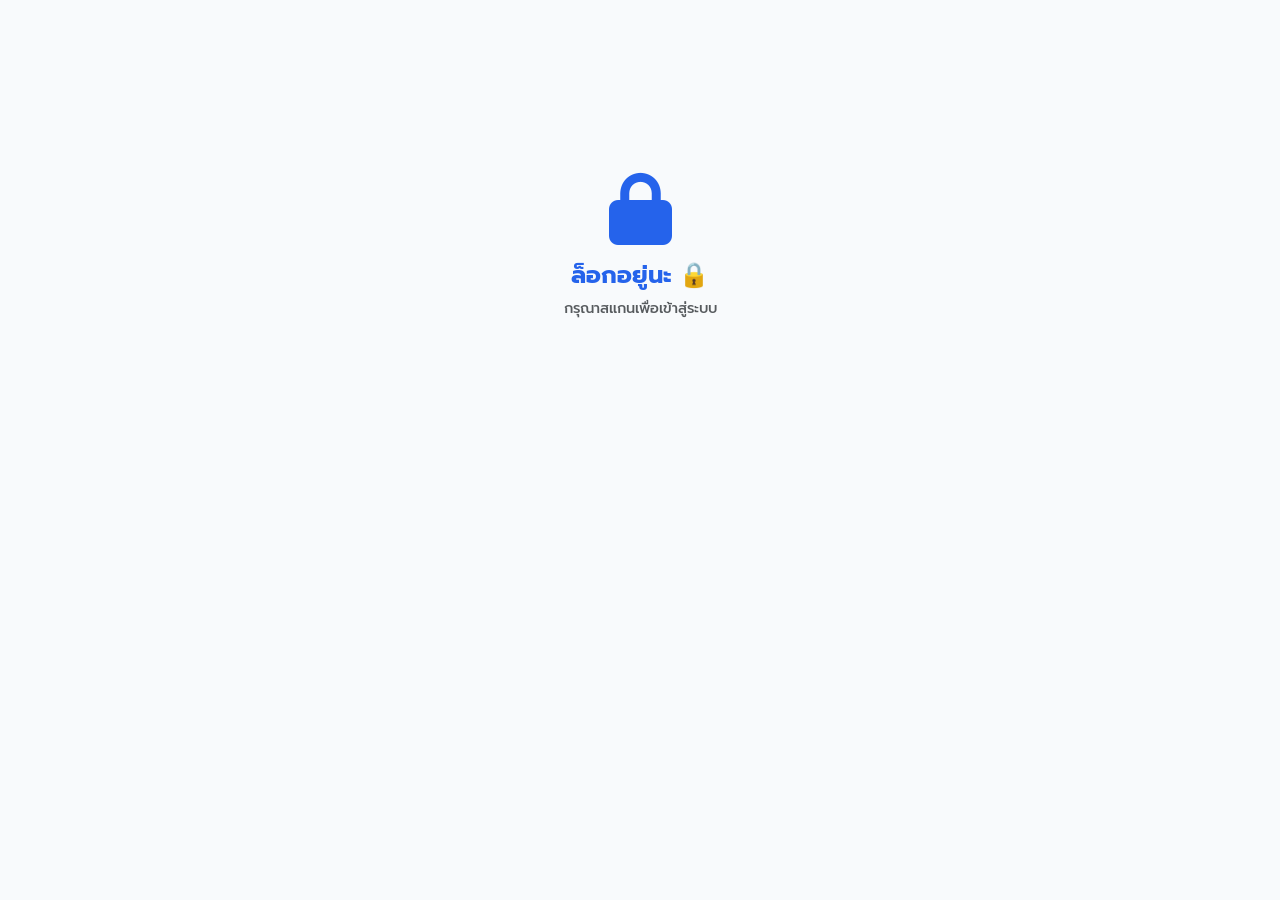
==== index.html @ 7a75059f "Add files via upload" ====
<!DOCTYPE html>
<html lang="th">
<head>
  <meta charset="UTF-8">
  <meta name="viewport" content="width=device-width, initial-scale=1, maximum-scale=1, user-scalable=no">
  <title>Fintech Admin Pro</title>
  <link href="https://cdn.jsdelivr.net/npm/bootstrap@5.3.0/dist/css/bootstrap.min.css" rel="stylesheet">
  <link href="https://fonts.googleapis.com/css2?family=Prompt:wght@400;500;600;700&display=swap" rel="stylesheet">
  <link rel="stylesheet" href="https://cdnjs.cloudflare.com/ajax/libs/font-awesome/6.5.1/css/all.min.css">
  <link rel="icon" href="logo1.svg" type="image/svg+xml">
  <link rel="manifest" href="manifest.json">
  <link rel="apple-touch-icon" href="logo1.svg">
  
  <link rel="stylesheet" href="style.css">
</head>
<body>

<div id="customAlert" class="modal-overlay" style="z-index: 99999; align-items: center;">
  <div class="pro-card p-4 text-center" style="width: 85%; max-width: 320px; border-top: 5px solid #2563eb; border-radius: 20px;">
    <i id="alertIcon" class="fa-solid fa-circle-check text-success-corp mb-3" style="font-size: 3.5rem;"></i>
    <h5 id="alertTitle" class="fw-bold mb-2">สำเร็จ</h5>
    <p id="alertMsg" class="text-muted mb-4 small">ทำรายการเรียบร้อยแล้ว</p>
    <button id="alertBtn" class="btn bg-primary-corp fw-bold px-4 py-3 w-100 rounded-pill shadow-sm" onclick="document.getElementById('customAlert').style.display='none'">ตกลง</button>
  </div>
</div>

<div id="customConfirm" class="modal-overlay" style="z-index: 99999; align-items: center;">
  <div class="pro-card p-4 text-center shadow-lg" style="width: 85%; max-width: 340px; border-top: 5px solid #f59e0b; border-radius: 20px;">
    <i class="fa-solid fa-triangle-exclamation text-warning-corp mb-3" style="font-size: 3.5rem;"></i>
    <h5 class="fw-bold mb-2 text-dark">ยืนยันทำรายการ</h5>
    <p id="confirmMsg" class="text-muted mb-4 small" style="white-space: pre-wrap;">คุณต้องการยืนยันใช่หรือไม่?</p>
    <div class="row g-2">
      <div class="col-6"><button class="btn btn-outline-secondary fw-bold px-3 py-3 w-100 rounded-pill" onclick="closeConfirm()">ยกเลิก</button></div>
      <div class="col-6"><button class="btn btn-warning text-white fw-bold px-3 py-3 w-100 rounded-pill" onclick="executeConfirm()">ยืนยัน</button></div>
    </div>
  </div>
</div>

<div class="loader" id="loader">
  <div class="spinner-border text-primary-corp mb-3" style="width: 3.5rem; height: 3.5rem;"></div>
  <h6 class="text-primary-corp fw-bold mt-2">กำลังประมวลผล...</h6>
</div>

<div id="imageViewer" class="image-viewer-overlay" onclick="closeImageViewer()">
  <img id="fullSizeImage" src="" alt="Full Size">
</div>

<div class="container" id="logoutScreen" style="display:none; max-width: 600px; padding-top: 80px;">
  <div class="pro-card p-4 text-center shadow-lg" style="border-top: 5px solid #ef4444; border-radius: 20px;">
    <i class="fa-solid fa-person-falling-burst text-danger-corp mb-3" style="font-size: 5rem;"></i>
    <h3 class="fw-bold mb-2 text-dark">ออกจากระบบแล้ว...</h3>
    <p class="text-muted mb-4">เข้าระบบใหม่เพื่อใช้งานต่อ...</p>
    <button class="btn btn-outline-secondary rounded-pill px-4 py-3 fw-bold w-100" onclick="location.reload()">กลับสู่หน้าแรก</button>
  </div>
</div>

<div class="container px-3" id="loginPage" style="max-width: 600px; padding-top: 60px;">
    <div id="noNfcWarning" class="text-center py-5">
      <i class="fa-solid fa-lock mb-3" style="font-size: 4.5rem; color: #2563eb;"></i>
      <h4 class="fw-bold text-primary-corp mb-2">ล็อกอยู่นะ 🔒</h4>
      <p class="text-muted small">กรุณาสแกนเพื่อเข้าสู่ระบบ</p>
    </div>
  <div id="nfcLoginBox" class="pro-card p-4 text-center shadow-lg" style="display:none; border-top: 5px solid #2563eb; border-radius: 20px;">
    <i class="fa-solid fa-lock text-primary-corp mb-3" style="font-size: 2.5rem;"></i>
    <h4 class="fw-bold mb-1">กรอกรหัส PIN</h4>
    <p class="text-muted small fw-bold mb-4">ยินดีต้อนรับ: <span id="nfcUserDisplay" class="text-primary-corp fs-6"></span></p>
    
    <div class="d-flex justify-content-center gap-4 mb-4 pb-1">
      <div class="pin-dot" id="dot1"></div><div class="pin-dot" id="dot2"></div>
      <div class="pin-dot" id="dot3"></div><div class="pin-dot" id="dot4"></div>
    </div>
    
    <div class="row g-3 mx-auto" style="max-width: 280px;">
      <div class="col-4"><button class="nfc-btn w-100 py-3 fw-bold fs-3" onclick="pressPin('1')">1</button></div>
      <div class="col-4"><button class="nfc-btn w-100 py-3 fw-bold fs-3" onclick="pressPin('2')">2</button></div>
      <div class="col-4"><button class="nfc-btn w-100 py-3 fw-bold fs-3" onclick="pressPin('3')">3</button></div>
      <div class="col-4"><button class="nfc-btn w-100 py-3 fw-bold fs-3" onclick="pressPin('4')">4</button></div>
      <div class="col-4"><button class="nfc-btn w-100 py-3 fw-bold fs-3" onclick="pressPin('5')">5</button></div>
      <div class="col-4"><button class="nfc-btn w-100 py-3 fw-bold fs-3" onclick="pressPin('6')">6</button></div>
      <div class="col-4"><button class="nfc-btn w-100 py-3 fw-bold fs-3" onclick="pressPin('7')">7</button></div>
      <div class="col-4"><button class="nfc-btn w-100 py-3 fw-bold fs-3" onclick="pressPin('8')">8</button></div>
      <div class="col-4"><button class="nfc-btn w-100 py-3 fw-bold fs-3" onclick="pressPin('9')">9</button></div>
      <div class="col-4"><button class="btn btn-danger w-100 py-3 fw-bold fs-4 rounded-4 shadow-sm" onclick="clearPin()">C</button></div>
      <div class="col-4"><button class="nfc-btn w-100 py-3 fw-bold fs-3" onclick="pressPin('0')">0</button></div>
      <div class="col-4"><button class="btn btn-secondary w-100 py-3 fw-bold fs-4 rounded-4 shadow-sm" onclick="cancelNfcLogin()"><i class="fa-solid fa-arrow-left"></i></button></div>
    </div>
  </div>
</div>

<div id="mainApp" style="display:none">
  <div class="top-header">
    <h5 class="fw-bold m-0"><i class="fa-solid fa-building-columns me-2"></i>Fintech Pro</h5>
    <div class="d-flex gap-2 align-items-center">
      <button id="btnManageAdmin" class="btn btn-light btn-sm rounded-pill px-3 py-2 fw-bold text-primary-corp shadow-sm" style="display:none;" onclick="openManageAdmins()">
        <i class="fa-solid fa-users-gear me-1"></i> แอดมิน
      </button>
      <button onclick="logout()" class="btn btn-danger btn-sm rounded-pill px-3 py-2 fw-bold text-white shadow-sm"><i class="fa-solid fa-power-off"></i></button>
    </div>
  </div>

  <div class="container" style="max-width: 600px; padding-left: 12px; padding-right: 12px;">
    <div id="viewDash">
      <div class="d-flex justify-content-between align-items-center mb-3 mt-2">
        <span class="fw-bold m-0 text-dark fs-5"><i class="fa-solid fa-chart-pie me-2 text-primary-corp"></i>ภาพรวมระบบ</span>
        <div class="d-flex gap-2">
          <select id="dashFilterMonth" class="form-select form-select-sm px-2 py-1 fw-bold text-primary-corp bg-white shadow-sm border-0" style="border-radius: 8px; background-color: #f1f5f9;" onchange="updateDashMetrics()">
            <option value="all">ทุกเดือน</option><option value="1">ม.ค.</option><option value="2">ก.พ.</option><option value="3">มี.ค.</option><option value="4">เม.ย.</option><option value="5">พ.ค.</option><option value="6">มิ.ย.</option><option value="7">ก.ค.</option><option value="8">ส.ค.</option><option value="9">ก.ย.</option><option value="10">ต.ค.</option><option value="11">พ.ย.</option><option value="12">ธ.ค.</option>
          </select>
          <select id="dashFilterYear" class="form-select form-select-sm px-2 py-1 fw-bold text-primary-corp bg-white shadow-sm border-0" style="border-radius: 8px; background-color: #f1f5f9;" onchange="updateDashMetrics()"></select>
        </div>
      </div>

      <div class="pro-card p-4 mb-3 shadow-sm position-relative overflow-hidden" style="background: linear-gradient(135deg, #1e3a8a 0%, #3b82f6 100%); color: white; border: none; border-radius: 20px;">
        <i class="fa-solid fa-vault position-absolute" style="font-size: 10rem; opacity: 0.1; right: -20px; bottom: -20px;"></i>
        <div class="position-relative z-1">
          <label class="fw-bold d-block text-light mb-1 opacity-75 fs-6"><i class="fa-solid fa-coins me-2"></i>ยอดปล่อยกู้สะสมทั้งหมด</label>
          <h1 class="fw-bold m-0 text-white mb-3" style="font-size: 2.2rem; letter-spacing: -1px;">฿<span id="mTotalLoan">0</span></h1>
          
          <div class="d-flex justify-content-between bg-white bg-opacity-10 p-3 rounded-4" style="backdrop-filter: blur(10px); -webkit-backdrop-filter: blur(10px); border: 1px solid rgba(255,255,255,0.1);">
             <div>
                <span class="d-block text-light opacity-75 small fw-bold mb-1"><i class="fa-solid fa-file-invoice-dollar me-1"></i>ยอดหนี้คงค้าง</span>
                <span class="d-block fw-bold text-warning fs-5">฿<span id="mTotalRemain">0</span></span>
             </div>
             <div class="text-end border-start border-light border-opacity-25 ps-3">
                <span class="d-block text-light opacity-75 small fw-bold mb-1"><i class="fa-solid fa-users me-1"></i>ลูกค้า (คน)</span>
                <span class="d-block fw-bold text-white fs-5" id="mTotalUsers">0</span>
             </div>
          </div>
        </div>
      </div>

      <h6 class="fw-bold text-dark mb-2"><i class="fa-solid fa-bolt me-2 text-warning-corp"></i> เมนูด่วน (Quick Actions)</h6>
      <div class="row g-2 mb-4">
        <div class="col-6">
           <button onclick="clearForms(); openModal('modalPay')" class="btn-action bg-primary-corp py-3 w-100 rounded-4 shadow-sm" style="border: none; border-bottom: 3px solid #172554;">
              <i class="fa-solid fa-hand-holding-dollar fs-2 mb-1 text-white opacity-75"></i> 
              <span class="d-block fs-6 text-white fw-bold">รับชำระเงิน</span>
           </button>
        </div>
        <div class="col-6">
           <button onclick="clearForms(); openModal('modalCreate')" class="btn-action bg-success-corp py-3 w-100 rounded-4 shadow-sm" style="border: none; border-bottom: 3px solid #065f46;">
              <i class="fa-solid fa-file-signature fs-2 mb-1 text-white opacity-75"></i> 
              <span class="d-block fs-6 text-white fw-bold">เปิดสัญญาใหม่</span>
           </button>
        </div>
      </div>

      <h6 class="fw-bold text-dark mb-2"><i class="fa-solid fa-chart-column me-2 text-primary-corp"></i> สัดส่วนหนี้คงค้างตามรอบบิล</h6>
      <div id="cycleBreakdownContainer" class="pro-card p-0 overflow-hidden mb-4 shadow-sm" style="border-radius: 16px;">
      </div>

      <span class="fw-bold d-block mb-2 text-danger-corp px-2"><i class="fa-solid fa-bell me-2"></i>รายการใกล้ครบกำหนด / ค้างชำระ</span>
      <div id="dashAlertContainer"></div>
    </div>

    <div id="viewList" style="display:none;">
      <div class="pro-card p-2 mb-3">
        <div class="input-group shadow-sm rounded-3 mb-2" style="border-radius: 10px; overflow: hidden;">
          <span class="input-group-text bg-white border-end-0 py-2">
            <svg xmlns="http://www.w3.org/2000/svg" width="18" height="18" fill="currentColor" class="text-muted" viewBox="0 0 16 16">
              <path d="M11.742 10.344a6.5 6.5 0 1 0-1.397 1.398h-.001q.044.06.098.115l3.85 3.85a1 1 0 0 0 1.415-1.414l-3.85-3.85a1 1 0 0 0-.115-.1zM12 6.5a5.5 5.5 0 1 1-11 0 5.5 5.5 0 0 1 11 0"/>
            </svg>
          </span>
          <!-- 🟢 แก้เป็น onkeyup="debouncedApplyFilters()" -->
          <input class="form-control border-start-0 ps-0 py-2 form-control-lg fs-6" type="text" id="searchLoan" placeholder="ค้นหาชื่อ หรือ รหัสสัญญา..." onkeyup="debouncedApplyFilters()">
        </div>
        <details class="mb-1">
          <summary class="fw-bold text-primary-corp p-2 bg-light rounded-3 small" style="cursor:pointer;"><i class="fa-solid fa-filter me-2"></i> ตัวกรองขั้นสูง</summary>
          <div class="row g-2 mt-1 pt-2 border-top stack-form">
            <div class="col-12">
              <label class="small">รูปแบบ</label>
              <select id="filterCycle" class="form-select form-select-sm" onchange="applyFilters()">
                <option value="all">ทั้งหมด</option>
                <option value="1">1 วัน</option>
                <option value="3">3 วัน</option>
                <option value="5">5 วัน</option>
                <option value="7">7 วัน (สัปดาห์)</option>
                <option value="14">14 วัน</option>
                <option value="21">21 วัน</option>
                <option value="30">30 วัน (เดือน)</option>
              </select>
            </div>
            <div class="col-12"><label class="small">สถานะ</label><select id="filterStatus" class="form-select form-select-sm" onchange="applyFilters()"><option value="all">ทั้งหมด</option><option value="due">ใกล้ครบดิว</option><option value="overdue">เกินกำหนด</option></select></div>
            <div class="col-12"><label class="small">เรียงลำดับ</label><select id="filterSort" class="form-select form-select-sm" onchange="applyFilters()"><option value="due">วันที่ครบกำหนด</option><option value="amtDesc">ยอดหนี้ (มาก-น้อย)</option><option value="amtAsc">ยอดหนี้ (น้อย-มาก)</option></select></div>
            <div class="col-12"><label class="small">แสดงผล</label><select id="filterLimit" class="form-select form-select-sm" onchange="applyFilters()"><option value="30">30 รายการ</option><option value="50">50 รายการ</option><option value="100">100 รายการ</option><option value="all">ทั้งหมด</option></select></div>
            <div class="col-12" id="filterAdminWrap" style="display:none;"><label class="small">ค้นหาตามผู้ปล่อยกู้</label><select id="filterAdmin" class="form-select form-select-sm" onchange="applyFilters()"><option value="all">ทั้งหมด</option></select></div>
          </div>
        </details>
      </div>
      <div id="loanContainer"></div>
    </div>
    
    <div id="viewUsers" style="display:none;">
      <div class="pro-card p-2 mb-3">
        <div class="input-group shadow-sm rounded-3 mb-2" style="border-radius: 10px; overflow: hidden;">
          <span class="input-group-text bg-white border-end-0 py-2">
            <svg xmlns="http://www.w3.org/2000/svg" width="18" height="18" fill="currentColor" class="text-muted" viewBox="0 0 16 16">
              <path d="M11.742 10.344a6.5 6.5 0 1 0-1.397 1.398h-.001q.044.06.098.115l3.85 3.85a1 1 0 0 0 1.415-1.414l-3.85-3.85a1 1 0 0 0-.115-.1zM12 6.5a5.5 5.5 0 1 1-11 0 5.5 5.5 0 0 1 11 0"/>
            </svg>
          </span>
          <!-- 🟢 แก้เป็น onkeyup="debouncedFilterUsers()" -->
          <input class="form-control border-start-0 ps-0 py-2 form-control-lg fs-6" type="text" id="searchUser" placeholder="ค้นหาชื่อ หรือ เบอร์โทรลูกค้า..." onkeyup="debouncedFilterUsers()">
        </div>
        <div class="d-flex justify-content-end align-items-center p-1">
            <label class="mb-0 me-2 fw-bold text-muted small">แสดงผล:</label>
            <select id="userFilterLimit" class="form-select form-select-sm w-auto" onchange="filterUsers()">
              <option value="30">30 คน</option><option value="50">50 คน</option><option value="100">100 คน</option><option value="all">ทั้งหมด</option>
            </select>
        </div>
      </div>
      <div id="usersContainer"></div>
    </div>
  </div>

  <div class="bottom-nav">
    <button class="bottom-nav-item active" id="btnTabDash" onclick="switchMainTab('Dash')"><i class="fa-solid fa-house"></i>หน้าแรก</button>
    <button class="bottom-nav-item" id="btnTabList" onclick="switchMainTab('List')"><i class="fa-solid fa-file-contract"></i>สัญญา</button>
    <button class="bottom-nav-item" id="btnTabUsers" onclick="switchMainTab('Users')"><i class="fa-solid fa-users"></i>ลูกค้า</button>
    <button class="bottom-nav-item" onclick="openModal('modalRecentPays')"><i class="fa-solid fa-clock-rotate-left"></i>ประวัติ</button>
  </div>
</div>

<div id="modalManageAdmins" class="modal-overlay">
  <div class="modal-content-custom bg-light">
    <div class="d-flex justify-content-between align-items-center mb-3 border-bottom pb-2">
      <h5 class="fw-bold m-0 text-primary-corp"><i class="fa-solid fa-users-gear me-2"></i>จัดการแอดมิน</h5>
      <i class="fa-solid fa-xmark fs-4 text-secondary p-2" onclick="closeModal('modalManageAdmins')" style="cursor:pointer"></i>
    </div>
    
    <div class="row g-2 mb-3">
        <div class="col-6"><button class="btn btn-success w-100 py-2 fw-bold rounded-3 shadow-sm small" onclick="closeModal('modalManageAdmins'); clearForms(); openModal('modalCreateAdmin')"><i class="fa-solid fa-plus me-1"></i> เพิ่มแอดมิน</button></div>
        <div class="col-6"><button class="btn btn-outline-danger w-100 py-2 fw-bold rounded-3 shadow-sm small" onclick="triggerArchive()"><i class="fa-solid fa-box-archive me-1"></i> ย้ายข้อมูลเก่า</button></div>
    </div>
    
    <div id="adminsListContainer"></div>
  </div>
</div>

<div id="modalCreateAdmin" class="modal-overlay">
  <div class="modal-content-custom stack-form">
    <div class="d-flex justify-content-between align-items-center mb-3 border-bottom pb-2">
      <h5 class="fw-bold m-0 text-success-corp"><i class="fa-solid fa-user-plus me-2"></i>สร้างบัญชีแอดมิน</h5>
      <i class="fa-solid fa-xmark fs-4 text-secondary p-2" onclick="closeModal('modalCreateAdmin')" style="cursor:pointer"></i>
    </div>
    <label class="small">รหัสพนักงาน (ID)</label><input type="text" id="caId" class="form-control form-control-sm mb-2" placeholder="admin01">
    <label class="small">ชื่อที่ใช้แสดงผล</label><input type="text" id="caName" class="form-control form-control-sm mb-2">
    <label class="text-primary-corp fw-bold small">รหัส PIN 4 หลัก (สแกน NFC)</label><input type="text" id="caPin" class="form-control form-control-sm mb-2 fw-bold text-center" maxlength="4" placeholder="••••" oninput="this.value=this.value.replace(/[^0-9]/g,'')">
    <label class="small">กลุ่มดูแล</label><select id="caGroup" class="form-select form-select-sm mb-2"><option value="A">Group A</option><option value="B">Group B</option><option value="C">Group C</option></select>
    <label class="small">รหัสผ่านสำรอง</label><input type="password" id="caPass" class="form-control form-control-sm mb-3">
    <button onclick="saveAdmin()" class="btn bg-success-corp w-100 py-2 fw-bold rounded-pill shadow-sm">บันทึกข้อมูล</button>
  </div>
</div>

<div id="modalEditAdmin" class="modal-overlay" style="z-index: 1010;">
  <div class="modal-content-custom stack-form">
    <div class="d-flex justify-content-between align-items-center mb-3 border-bottom pb-2">
      <h5 class="fw-bold m-0 text-warning-corp"><i class="fa-solid fa-user-pen me-2"></i>แก้ไขแอดมิน</h5>
      <i class="fa-solid fa-xmark fs-4 text-secondary p-2" onclick="closeModal('modalEditAdmin')" style="cursor:pointer"></i>
    </div>
    <input type="hidden" id="eaId">
    <label class="small">ชื่อที่ใช้แสดงผล</label><input type="text" id="eaName" class="form-control form-control-sm mb-2">
    <label class="text-primary-corp fw-bold small">เปลี่ยนรหัส PIN (เว้นว่างไว้หากไม่แก้)</label><input type="text" id="eaPin" class="form-control form-control-sm mb-2 fw-bold text-center fs-4" placeholder="••••" maxlength="4" oninput="this.value=this.value.replace(/[^0-9]/g,'')">
    <label class="small">สถานะบัญชี</label>
    <select id="eaStatus" class="form-select form-select-sm mb-2 fw-bold">
      <option value="Active" class="text-success-corp">เปิดใช้งาน (Active)</option>
      <option value="Suspended" class="text-danger-corp">ระงับสิทธิ์ (Suspended)</option>
    </select>
    <label class="small">กลุ่มดูแล</label><select id="eaGroup" class="form-select form-select-sm mb-2"><option value="A">Group A</option><option value="B">Group B</option><option value="C">Group C</option></select>
    <label class="small">แก้ไขรหัสผ่าน (เว้นว่างได้)</label><input type="password" id="eaPass" class="form-control form-control-sm mb-3" placeholder="รหัสผ่านใหม่">
    <button onclick="submitEditAdmin()" class="btn bg-primary-corp w-100 py-2 fw-bold rounded-pill shadow-sm">บันทึกการอัปเดต</button>
  </div>
</div>

<div id="modalEditUser" class="modal-overlay" style="z-index: 1010;">
  <div class="modal-content-custom bg-light stack-form">
    <div class="d-flex justify-content-between align-items-center mb-3 border-bottom pb-2">
      <h5 class="fw-bold m-0 text-warning-corp"><i class="fa-solid fa-user-pen me-2"></i>แก้ไขข้อมูลลูกค้า</h5>
      <i class="fa-solid fa-xmark fs-4 text-secondary p-2" onclick="closeModal('modalEditUser')" style="cursor:pointer"></i>
    </div>
    <input type="hidden" id="euUserId">
    <div class="pro-card p-3 mb-3">
      <label class="small">ชื่อ-นามสกุล</label><input type="text" id="euName" class="form-control form-control-sm mb-2">
      <label class="small">ชื่อเล่น</label><input type="text" id="euNick" class="form-control form-control-sm mb-2">
      <label class="small">เบอร์โทร</label><input type="text" id="euPhone" class="form-control form-control-sm mb-2">
      <label class="small">ที่อยู่/รายละเอียด</label><input type="text" id="euDetails" class="form-control form-control-sm mb-3">
      
      <label class="text-muted small">อัปเดตรูปหน้าตรง</label><input type="file" id="euPhoto" class="form-control form-control-sm mb-2" accept="image/*">
      <label class="text-muted small">อัปเดตเอกสาร</label><input type="file" id="euIdCard" class="form-control form-control-sm mb-2" accept="image/*">
      <label class="text-muted small">อัปเดตรูปเพิ่มเติม 1</label><input type="file" id="euImg3" class="form-control form-control-sm mb-2" accept="image/*">
      <label class="text-muted small">อัปเดตรูปเพิ่มเติม 2</label><input type="file" id="euImg4" class="form-control form-control-sm mb-2" accept="image/*">
      <label class="text-muted small">อัปเดตรูปเพิ่มเติม 3</label><input type="file" id="euImg5" class="form-control form-control-sm mb-2" accept="image/*">
      
      <div id="euGroupDiv" style="display:none;" class="mt-3 pt-2 border-top">
        <label class="text-primary-corp fw-bold small mb-1">ย้ายกลุ่มดูแล</label>
        <select id="euGroup" class="form-select form-select-sm"><option value="A">Group A</option><option value="B">Group B</option><option value="C">Group C</option><option value="Private">🔒 ลับเฉพาะ (เฉพาะ SuperAdmin)</option></select>
      </div>
    </div>
    <button id="btnConfirmEditUser" onclick="submitEditUser()" class="btn bg-primary-corp w-100 py-2 fw-bold rounded-pill shadow-sm">บันทึกข้อมูล</button>
  </div>
</div>

<div id="modalUserHistory" class="modal-overlay">
  <div class="modal-content-custom bg-light">
    <div class="d-flex justify-content-between align-items-center mb-3 border-bottom pb-2">
      <h5 class="fw-bold m-0 text-primary-corp"><i class="fa-solid fa-folder-open me-2"></i>แฟ้มข้อมูลลูกค้า</h5>
      <i class="fa-solid fa-xmark fs-4 text-secondary p-2" onclick="closeModal('modalUserHistory')" style="cursor:pointer"></i>
    </div>
    <div id="uhProfile" class="text-center mb-3 pb-2 border-bottom"></div>
    <span class="text-primary-corp fw-bold small mb-2 d-block"><i class="fa-solid fa-list me-2"></i>ประวัติสัญญาทั้งหมด</span>
    <div id="uhLoansList"></div>
  </div>
</div>

<div id="modalRecentPays" class="modal-overlay">
  <div class="modal-content-custom bg-light">
    <div class="d-flex justify-content-between align-items-center mb-3 border-bottom pb-2">
      <h5 class="fw-bold m-0 text-primary-corp"><i class="fa-solid fa-receipt me-2"></i>ประวัติรับเงินล่าสุด</h5>
      <div class="d-flex align-items-center">
        <select id="recentPaysLimit" class="form-select form-select-sm w-auto d-inline-block border-0 shadow-sm me-2 py-1 px-2 fw-bold" onchange="applyRecentPaysLimit()">
          <option value="30">30</option><option value="50">50</option><option value="100">100</option><option value="all">ทั้งหมด</option>
        </select>
        <i class="fa-solid fa-xmark fs-4 text-secondary p-2" onclick="closeModal('modalRecentPays')" style="cursor:pointer;"></i>
      </div>
    </div>
    <div id="recentPaysContainer"></div>
  </div>
</div>

<div id="modalDetails" class="modal-overlay" style="z-index: 1005;">
  <div class="modal-content-custom bg-light">
    <div class="d-flex justify-content-between align-items-center mb-3 border-bottom pb-2">
      <h5 class="fw-bold m-0 text-primary-corp"><i class="fa-solid fa-file-invoice-dollar me-2"></i>รายละเอียดสัญญา</h5>
      <i class="fa-solid fa-xmark fs-4 text-secondary p-2 bg-white rounded-circle shadow-sm" style="cursor:pointer; width: 32px; height: 32px; display:flex; align-items:center; justify-content:center;" onclick="closeModal('modalDetails')"></i>
    </div>
    
    <div class="pro-card p-3 mb-3 shadow-sm" style="background: #ffffff; border: 1px solid #e2e8f0; border-radius: 16px;">
      <h6 class="fw-bold text-primary-corp mb-1 fs-5" id="dName">ชื่อผู้กู้</h6>
      <p class="text-muted mb-3 small" id="dDetails">รายละเอียดเพิ่มเติม</p>

      <div id="dInfoGrid" class="mb-3 pb-3 border-bottom"></div>
      
      <div class="row text-center g-2 align-items-center">
        <div class="col-4 border-end">
          <label class="text-muted fw-bold mb-1 small" style="font-size:0.75rem;">เงินต้น</label>
          <b class="text-dark fs-6" id="dPrin">0</b>
        </div>
        <div class="col-4 border-end">
          <label class="text-muted fw-bold mb-1 small" style="font-size:0.75rem;">ชำระแล้ว</label>
          <b class="text-success-corp fs-6" id="dPaid">0</b>
        </div>
        <div class="col-4">
          <label class="fw-bold text-warning-corp mb-1 small" style="font-size:0.75rem;">ต้นคงเหลือ</label>
          <b class="text-warning-corp fs-6" id="dRemain">0</b>
        </div>
      </div>
    </div>

    <div class="row g-2 mb-3">
      <div class="col-12"><button id="btnDetailPay" class="btn bg-success-corp w-100 fw-bold py-2 rounded-3 shadow-sm text-white"><i class="fa-solid fa-hand-holding-dollar me-2"></i>บันทึกรับชำระเงิน</button></div>
      <div class="col-4"><button id="btnDetailHistory" class="btn btn-white border w-100 fw-bold py-2 rounded-3 text-primary-corp small"><i class="fa-solid fa-folder-open mb-1 d-block fs-6"></i>แฟ้มลูกค้า</button></div>
      <div class="col-4"><button id="btnDetailEdit" class="btn btn-white border w-100 fw-bold py-2 rounded-3 text-warning-corp small"><i class="fa-solid fa-pen mb-1 d-block fs-6"></i>แก้ไข</button></div>
      <div class="col-4"><button id="btnDetailDelete" class="btn btn-white border w-100 fw-bold py-2 rounded-3 text-danger-corp small"><i class="fa-solid fa-trash-can mb-1 d-block fs-6"></i>ลบสัญญา</button></div>
    </div>

    <div class="nav-tabs-custom mb-2">
      <div id="tabBtnHistory" class="active py-2 small fw-bold" onclick="switchDetailTab('History')">ประวัติชำระ</div>
      <div id="tabBtnSchedule" class="py-2 small fw-bold" onclick="switchDetailTab('Schedule')">ตารางงวด</div>
    </div>
    
    <div id="dHistory" style="max-height: 40vh; overflow-y: auto;"></div>
    <div id="dSchedule" style="display: none; max-height: 40vh; overflow-y: auto;"></div>
  </div>
</div>

<div id="modalPay" class="modal-overlay">
  <div class="modal-content-custom bg-light stack-form">
    <div class="d-flex justify-content-between align-items-center mb-3 border-bottom pb-2">
      <h5 class="fw-bold m-0 text-primary-corp"><i class="fa-solid fa-hand-holding-dollar me-2"></i>รับชำระเงิน</h5>
      <i class="fa-solid fa-xmark fs-4 text-secondary p-2" onclick="closeModal('modalPay')" style="cursor:pointer"></i>
    </div>
    
    <div class="input-group mb-3 shadow-sm rounded-3" style="border-radius: 10px; overflow: hidden;">
      <input list="payLoanOptions" id="loanIdInput" class="form-control form-control-sm border-end-0 py-2" placeholder="รหัสสัญญา / ชื่อลูกค้า...">
      <datalist id="payLoanOptions"></datalist>
      <button onclick="fetchPreview()" class="btn bg-primary-corp fw-bold px-3">
        <svg xmlns="http://www.w3.org/2000/svg" width="16" height="16" fill="currentColor" viewBox="0 0 16 16">
          <path d="M11.742 10.344a6.5 6.5 0 1 0-1.397 1.398h-.001q.044.06.098.115l3.85 3.85a1 1 0 0 0 1.415-1.414l-3.85-3.85a1 1 0 0 0-.115-.1zM12 6.5a5.5 5.5 0 1 1-11 0 5.5 5.5 0 0 1 11 0"/>
        </svg>
      </button>
    </div>
    
    <div id="payDetails" style="display:none">
      <div id="pWarning" class="alert alert-danger py-2 px-2 mb-2 fw-bold shadow-sm small" style="display:none; border-left: 4px solid #ef4444;"></div>
      
      <div class="pro-card p-3 mb-3">
        <h6 class="m-0 fw-bold border-bottom pb-2 mb-2 text-primary-corp text-center" id="pName">...</h6>
        <div class="text-center mb-2">
            <span class="text-muted d-block fw-bold mb-1 small">เงินต้นคงเหลือ</span>
            <b class="text-dark fs-4" id="pRemainingPrin">0</b>
        </div>
        <div class="row pt-2 pb-1 text-center border-top">
          <div class="col-4 border-end"><span class="text-muted d-block small mb-1" style="font-size:0.7rem;">เงินต้น</span><b class="text-dark fs-6" id="pExpectedPrin">0</b></div>
          <div class="col-4 border-end"><span class="text-muted d-block small mb-1" style="font-size:0.7rem;">ดอกเบี้ย</span><b class="text-warning-corp fs-6" id="pExpectedInt">0</b></div>
          <div class="col-4"><span class="text-danger-corp fw-bold d-block small mb-1" style="font-size:0.7rem;">ค่าปรับ</span><b class="text-danger-corp fs-6" id="pFine">0</b></div>
        </div>
        <div class="mt-2 pt-2 border-top text-center rounded-3 py-2" style="background: linear-gradient(135deg, #f0fdf4, #ffffff);">
            <span class="text-primary-corp fw-bold d-block mb-1 small">ยอดเรียกเก็บงวดนี้ (รวมปรับ)</span>
            <b class="text-success-corp" style="font-size: 1.8rem;" id="pExpectedTotal">0</b>
        </div>
      </div>

      <div class="pro-card p-3 mb-3">
        <label class="text-danger-corp fw-bold small mb-1">จัดการค่าปรับ</label>
        <select id="pChargeFine" class="form-select form-select-sm mb-2 fw-bold" onchange="toggleFineInput()">
          <option value="Yes">คิดค่าปรับตามจริง</option><option value="No">ยกเว้นค่าปรับให้ลูกค้า</option>
        </select>

        <label class="text-danger-corp fw-bold mt-2 mb-1 small">หักเป็นค่าปรับ (฿)</label>
        <input type="number" id="pFinePaidInput" class="form-control form-control-sm mb-2 fw-bold fs-5 text-danger-corp" min="0" oninput="syncTotalPay()" style="background:#fff1f2;">
        
        <div class="d-flex justify-content-between align-items-end mt-2 mb-1">
            <label class="text-primary-corp fw-bold small m-0">ลูกค้าโอน/เงินสดจริง (฿)</label>
            <span class="badge bg-danger shadow-sm cursor-pointer px-2 py-1" style="cursor: pointer; font-size: 0.75rem;" onclick="setPayoffAmount()"><i class="fa-solid fa-flag-checkered me-1"></i> ปิดยอดสัญญา</span>
        </div>
        <input type="number" id="pTotalPaidInput" class="form-control form-control-sm mb-1 fw-bold text-primary-corp text-center" min="0" style="font-size: 1.5rem; background:#eff6ff; border:2px solid #2563eb !important; height: 50px;">
      </div>
      
      <div class="row g-2 mb-3">
        <div class="col-12"><label class="fw-bold text-muted mb-1 small">วันที่รับชำระ</label><input type="date" id="pPayDate" class="form-control form-control-sm bg-white fw-bold"></div>
        <div class="col-6"><label class="fw-bold text-muted mb-1 small">ช่องทางชำระ</label><select id="pMethod" class="form-select form-select-sm bg-white fw-bold"><option value="เงินโอน">โอนเข้าบัญชี</option><option value="เงินสด">รับเงินสด</option></select></div>
        <div class="col-6"><label class="fw-bold text-muted mb-1 small">แนบสลิป</label><input type="file" id="pSlip" class="form-control form-control-sm bg-white" style="padding: 5px;" accept="image/*"></div>
      </div>
      
      <button id="btnConfirmPay" onclick="submitPay()" class="btn bg-primary-corp w-100 fw-bold py-2 shadow-sm rounded-pill"><i class="fa-solid fa-check-circle me-2"></i> ยืนยันทำรายการ</button>
    </div>
  </div>
</div>

<div id="modalCreate" class="modal-overlay">
  <div class="modal-content-custom bg-light stack-form">
    <div class="d-flex justify-content-between align-items-center mb-3 border-bottom pb-2">
      <h5 class="fw-bold m-0 text-success-corp"><i class="fa-solid fa-file-signature me-2"></i>เปิดสัญญาใหม่</h5>
      <i class="fa-solid fa-xmark fs-4 text-secondary p-2" onclick="closeModal('modalCreate')" style="cursor:pointer"></i>
    </div>
    
    <label class="fw-bold text-primary-corp small mb-1">เลือกลูกค้า</label>
    <select id="cUserSelect" class="form-select form-select-sm mb-3 shadow-sm fw-bold" style="border-color: #2563eb;" onchange="toggleNewUserForm()"><option value="NEW">➕ สร้างประวัติใหม่ (ระบุด้านล่าง)</option></select>
    
    <div id="newUserFormBox" class="pro-card p-3 mb-3 border-start border-4" style="border-color: #2563eb !important;">
      <h6 class="fw-bold text-dark mb-2 small"><i class="fa-solid fa-user-plus me-2"></i>ประวัติลูกค้าใหม่</h6>
      <label class="small">ชื่อ-นามสกุล</label><input type="text" id="cName" class="form-control form-control-sm mb-2">
      <label class="small">ชื่อเล่น</label><input type="text" id="cNick" class="form-control form-control-sm mb-2">
      <label class="small">เบอร์โทรศัพท์</label><input type="text" id="cPhone" class="form-control form-control-sm mb-2">
      <label class="small">ที่อยู่/รายละเอียด</label><input type="text" id="cDetails" class="form-control form-control-sm mb-3">
      
      <div class="row g-2">
          <div class="col-12"><label class="text-muted fw-bold small">รูปภาพหน้าตรง</label><input type="file" id="cPhoto" class="form-control form-control-sm" accept="image/*"></div>
          <div class="col-12"><label class="text-muted fw-bold small">เอกสาร/บัตร ปชช.</label><input type="file" id="cIdCard" class="form-control form-control-sm" accept="image/*"></div>
          <div class="col-12 col-md-4"><label class="text-muted fw-bold small">รูปที่ 3</label><input type="file" id="cImg3" class="form-control form-control-sm" accept="image/*"></div>
          <div class="col-12 col-md-4"><label class="text-muted fw-bold small">รูปที่ 4</label><input type="file" id="cImg4" class="form-control form-control-sm" accept="image/*"></div>
          <div class="col-12 col-md-4"><label class="text-muted fw-bold small">รูปที่ 5</label><input type="file" id="cImg5" class="form-control form-control-sm" accept="image/*"></div>
      </div>
      
      <div id="cGroupDiv" style="display:none;" class="mt-3 pt-2 border-top">
        <label class="fw-bold text-primary-corp small mb-1">กลุ่มดูแล</label><select id="cGroup" class="form-select form-select-sm fw-bold"><option value="A">Group A</option><option value="B">Group B</option><option value="C">Group C</option><option value="Private">🔒 ลับเฉพาะ (เฉพาะ SuperAdmin)</option></select>
      </div>
    </div>

    <h6 class="fw-bold text-primary-corp mt-1 mb-2 pb-2 border-bottom small"><i class="fa-solid fa-file-lines me-2"></i>รายละเอียดสัญญา</h6>
    <div class="row g-2 mb-2">
      <div class="col-12"><label class="fw-bold small">ยอดเงินต้น (฿)</label><input type="number" id="cAmount" class="form-control form-control-sm fw-bold text-primary-corp" style="font-size: 1.5rem; height: 50px;" min="0" placeholder="10000" oninput="generateSchedulePreview()"></div>
      <div class="col-12"><label class="small">ดอกเบี้ย (%)</label><input type="number" id="cRate" class="form-control form-control-sm" min="0" value="5" oninput="generateSchedulePreview()"></div>
      
      <div class="col-12">
        <label class="small">รูปแบบการเก็บเงิน</label>
        <select id="cCycleMode" class="form-select form-select-sm fw-bold" onchange="toggleCycleMode(); generateSchedulePreview()">
          <option value="preset">ตามรอบที่กำหนด</option>
          <option value="fixed_day">ระบุวันในสัปดาห์</option>
          <option value="custom">กำหนดจำนวนวันเอง</option>
        </select>
      </div>
      
      <div class="col-12" id="cPresetContainer">
        <label class="small">เลือกรอบการส่ง</label>
        <select id="cPresetInterval" class="form-select form-select-sm fw-bold" onchange="generateSchedulePreview()">
          <option value="1">1 วัน</option>
          <option value="3">3 วัน</option>
          <option value="5">5 วัน</option>
          <option value="7">7 วัน</option>
          <option value="14">14 วัน</option>
          <option value="21">21 วัน</option>
          <option value="30">30 วัน</option>
        </select>
      </div>
      
      <div class="col-12" id="cDayOfWeekContainer" style="display:none;">
        <label class="text-primary-corp fw-bold small">เลือกวันเก็บเงิน</label>
        <select id="cDayOfWeek" class="form-select form-select-sm fw-bold" onchange="generateSchedulePreview()">
          <option value="1">วันจันทร์</option>
          <option value="2">วันอังคาร</option>
          <option value="3">วันพุธ</option>
          <option value="4">วันพฤหัสบดี</option>
          <option value="5">วันศุกร์</option>
          <option value="6">วันเสาร์</option>
          <option value="0">วันอาทิตย์</option>
        </select>
      </div>

      <div class="col-12" id="cCustomContainer" style="display:none;">
        <label class="small">ระบุจำนวนวัน (1-120)</label>
        <input type="number" id="cCustomInterval" class="form-control form-control-sm fw-bold" min="1" max="120" value="1" oninput="generateSchedulePreview()">
      </div>
      
      <div class="col-6"><label class="small">จำนวนงวด</label><input type="number" id="cInstallments" class="form-control form-control-sm fw-bold" min="1" value="1" oninput="generateSchedulePreview()"></div>
      <div class="col-6"><label class="small">วันที่เริ่มสัญญา</label><input type="date" id="cStartDate" class="form-control form-control-sm fw-bold" oninput="generateSchedulePreview()"></div>
    </div>
    
    <label class="d-flex align-items-center mt-2 mb-3 bg-white p-2 rounded-3 border shadow-sm" style="cursor: pointer;">
      <input class="form-check-input m-0 flex-shrink-0" type="checkbox" id="cUpfrontInt" style="width: 20px; height: 20px; cursor: pointer;" onchange="generateSchedulePreview()">
      <span class="text-danger-corp fw-bold ms-2 mb-0 small">หักดอกเบี้ยล่วงหน้า (ณ วันทำสัญญา)</span>
    </label>
    
    <label class="fw-bold text-muted small mb-1">ตารางประมาณการชำระ</label>
    <div id="cSchedulePreview" class="pro-card p-2 mb-3 bg-white" style="max-height: 200px; overflow-y:auto; font-size: 0.85rem;"></div>
    
    <button id="btnConfirmCreate" onclick="saveLoan()" class="btn bg-success-corp w-100 py-2 fw-bold shadow-sm rounded-pill"><i class="fa-solid fa-check me-2"></i> อนุมัติสัญญา</button>
  </div>
</div>

<div id="modalEdit" class="modal-overlay">
  <div class="modal-content-custom bg-light stack-form">
    <div class="d-flex justify-content-between align-items-center mb-3 border-bottom pb-2">
      <h5 class="fw-bold m-0 text-warning-corp"><i class="fa-solid fa-pen-to-square me-2"></i>แก้ไขสัญญา</h5>
      <i class="fa-solid fa-xmark fs-4 text-secondary p-2" onclick="closeModal('modalEdit')" style="cursor:pointer"></i>
    </div>
    <input type="hidden" id="eLoanId"><input type="hidden" id="eUserId">
    <div class="pro-card p-3 mb-3">
      <label class="small">ยอดเงินต้น</label><input type="number" id="eAmount" class="form-control form-control-sm mb-2 fw-bold text-primary-corp" min="0">
      <label class="small">ดอกเบี้ย (%)</label><input type="number" id="eRate" class="form-control form-control-sm mb-2" min="0" readonly>
      
      <label class="small">รูปแบบการเก็บเงิน</label>
      <select id="eCycleMode" class="form-select form-select-sm mb-2 fw-bold" onchange="toggleEditCycleMode()">
        <option value="preset">ตามรอบที่กำหนด</option>
        <option value="fixed_day">ระบุวันในสัปดาห์</option>
        <option value="custom">กำหนดจำนวนวันเอง</option>
      </select>
      
      <div id="ePresetContainer">
        <label class="small">เลือกรอบการส่ง</label>
        <select id="ePresetInterval" class="form-select form-select-sm mb-2 fw-bold">
          <option value="1">1 วัน</option>
          <option value="3">3 วัน</option>
          <option value="5">5 วัน</option>
          <option value="7">7 วัน</option>
          <option value="14">14 วัน</option>
          <option value="21">21 วัน</option>
          <option value="30">30 วัน</option>
        </select>
      </div>
      
      <div id="eDayOfWeekContainer" style="display:none;">
        <label class="text-primary-corp fw-bold small mb-1">เลือกวันเก็บเงินใหม่</label>
        <select id="eDayOfWeek" class="form-select form-select-sm mb-2 fw-bold">
          <option value="1">วันจันทร์</option>
          <option value="2">วันอังคาร</option>
          <option value="3">วันพุธ</option>
          <option value="4">วันพฤหัสบดี</option>
          <option value="5">วันศุกร์</option>
          <option value="6">วันเสาร์</option>
          <option value="0">วันอาทิตย์</option>
        </select>
      </div>

      <div id="eCustomContainer" style="display:none;">
        <label class="small">ระบุจำนวนวัน (1-120)</label>
        <input type="number" id="eCustomInterval" class="form-control form-control-sm mb-2 fw-bold" min="1" max="120" value="1">
      </div>
      
      <label class="small">แก้ไขวันที่เริ่ม</label><input type="date" id="eStartDate" class="form-control form-control-sm fw-bold">
    </div>
    <button id="btnConfirmEdit" onclick="submitEdit()" class="btn bg-primary-corp w-100 py-2 fw-bold rounded-pill shadow-sm">บันทึกข้อมูล</button>
  </div>
</div>

<div id="modalAuth" class="modal-overlay" style="z-index: 10000; align-items: center;">
  <div class="pro-card p-4 text-center" style="width: 85%; max-width: 320px; border-top: 5px solid #ef4444; border-radius: 20px;">
    <h5 class="text-dark fw-bold mb-3"><i class="fa-solid fa-lock text-danger-corp me-2"></i>ยืนยันตัวตน</h5>
    <input type="password" id="authPassword" class="form-control form-control-lg text-center mb-4 fw-bold" placeholder="รหัสผ่าน Admin / PIN">
    <div class="row g-2">
      <div class="col-6"><button class="btn btn-secondary w-100 fw-bold py-3 rounded-pill" onclick="closeModal('modalAuth')">ยกเลิก</button></div>
      <div class="col-6"><button class="btn btn-danger w-100 fw-bold py-3 rounded-pill" onclick="confirmPassword()">ยืนยัน</button></div>
    </div>
  </div>
</div>

<script src="script.js"></script>

</body>
</html>
---- style.css ----
:root {
  --primary: #2563eb;
  --primary-gradient: linear-gradient(135deg, #3b82f6 0%, #1d4ed8 100%);
  --success: #10b981;
  --success-gradient: linear-gradient(135deg, #10b981 0%, #059669 100%);
  --warning: #f59e0b;
  --danger: #ef4444;
  --bg-color: #f8fafc;
  --text-main: #0f172a;
  --text-muted: #64748b;
  --border-light: #e2e8f0;
}

body { 
  font-family: 'Prompt', sans-serif; 
  background-color: var(--bg-color); 
  color: var(--text-main); 
  padding-bottom: 85px; 
  padding-top: 65px; 
  -webkit-font-smoothing: antialiased;
}

label, .small, .text-muted { 
  font-weight: 500; 
  font-size: 0.9rem; 
  margin-bottom: 6px; 
  display: block; 
  color: var(--text-muted); 
}

.text-primary-corp { color: var(--primary) !important; }
.text-success-corp { color: var(--success) !important; }
.text-warning-corp { color: var(--warning) !important; }
.text-danger-corp { color: var(--danger) !important; }

.bg-primary-corp { background: var(--primary-gradient) !important; color: white !important; border: none; }
.bg-success-corp { background: var(--success-gradient) !important; color: white !important; border: none; }

.btn-white { background: #ffffff; transition: 0.2s; box-shadow: 0 2px 4px rgba(0,0,0,0.02); }
.btn-white:active { background: #f8fafc; transform: scale(0.96); }

.pro-card { 
  background: #ffffff; 
  border: 1px solid rgba(226, 232, 240, 0.8); 
  border-radius: 20px; 
  box-shadow: 0 4px 20px rgba(0, 0, 0, 0.03); 
  margin-bottom: 16px; 
  transition: transform 0.2s ease, box-shadow 0.2s ease;
}

.form-control, .form-select { 
  background-color: #f8fafc; 
  border: 1.5px solid var(--border-light); 
  color: var(--text-main); 
  border-radius: 12px; 
  padding: 12px 15px; 
  font-weight: 500; 
  font-size: 1rem;
  transition: all 0.2s ease-in-out;
}

.form-select {
  padding-right: 2.75rem !important; 
  background-position: right 1rem center;
}

.form-control::placeholder { color: #94a3b8; opacity: 1; }
.form-control:focus, .form-select:focus { 
  border-color: var(--primary); 
  box-shadow: 0 0 0 4px rgba(37, 99, 235, 0.15); 
  background-color: #ffffff; 
  outline: none;
}
.form-control:disabled, .form-control[readonly] { 
  background-color: #e2e8f0; 
  opacity: 0.8; 
}

.btn-action { 
  border-radius: 16px; 
  padding: 18px; 
  border: none; 
  font-weight: 700; 
  transition: 0.2s; 
  color: #fff; 
  font-size: 1.05rem; 
  box-shadow: 0 8px 15px rgba(0,0,0,0.08); 
  width: 100%; 
  display: flex; 
  flex-direction: column; 
  align-items: center; 
  justify-content: center;
}
.btn-action:active { transform: scale(0.96); box-shadow: 0 4px 8px rgba(0,0,0,0.05); }

.status-badge { 
  padding: 6px 14px; 
  border-radius: 20px; 
  font-size: 0.8rem; 
  font-weight: 600; 
  color: #fff; 
}

.modal-overlay { 
  position: fixed; 
  top: 0; left: 0; 
  width: 100%; height: 100%; 
  background: rgba(15, 23, 42, 0.6); 
  z-index: 1000; 
  display: none; 
  align-items: flex-end; 
  justify-content: center; 
  backdrop-filter: blur(8px);
  -webkit-backdrop-filter: blur(8px);
}
.modal-content-custom {
  background: #ffffff; 
  border: none; 
  border-radius: 28px 28px 0 0; 
  width: 100%; 
  max-width: 600px; 
  max-height: 92vh; 
  overflow-y: auto; 
  padding: 24px 20px 30px 20px; 
  box-shadow: 0 -15px 35px rgba(0, 0, 0, 0.1);
  animation: slideUp 0.3s cubic-bezier(0.16, 1, 0.3, 1);
}
@keyframes slideUp { 
  from { transform: translateY(100%); opacity: 0.5; } 
  to { transform: translateY(0); opacity: 1; } 
}

.loader { 
  position: fixed; 
  top: 0; left: 0; 
  width: 100%; height: 100%; 
  background: rgba(255,255,255,0.95); 
  display: none; 
  z-index: 9999; 
  justify-content: center; 
  align-items: center; 
  flex-direction: column; 
  backdrop-filter: blur(4px);
}

.borrower-card { 
  background: #ffffff; 
  border-left: 6px solid var(--primary); 
  border-radius: 16px; 
  margin-bottom: 16px; 
  padding: 16px; 
  cursor: pointer; 
  transition: 0.2s; 
  box-shadow: 0 4px 15px rgba(0,0,0,0.03); 
  border-top: 1px solid var(--border-light);
  border-right: 1px solid var(--border-light);
  border-bottom: 1px solid var(--border-light);
}
.borrower-card:active { transform: scale(0.98); background: #f8fafc; }

.top-header {
  position: fixed; 
  top: 0; left: 0; 
  width: 100%; 
  background: #ffffff;
  color: var(--text-main); 
  padding: 14px 18px; 
  z-index: 900; 
  box-shadow: 0 4px 20px rgba(0,0,0,0.04);
  display: flex; 
  justify-content: space-between; 
  align-items: center;
}
.top-header h5 { color: var(--primary); }

.bottom-nav {
  position: fixed; 
  bottom: 0; left: 0; 
  width: 100%; 
  background: rgba(255, 255, 255, 0.95);
  backdrop-filter: blur(10px);
  -webkit-backdrop-filter: blur(10px);
  box-shadow: 0 -4px 25px rgba(0,0,0,0.06); 
  display: flex; 
  justify-content: space-around;
  padding: 12px 0 20px 0; 
  z-index: 900; 
  border-top: 1px solid rgba(226, 232, 240, 0.5);
  border-radius: 20px 20px 0 0;
}
.bottom-nav-item {
  text-align: center; 
  color: #94a3b8; 
  font-size: 0.8rem; 
  font-weight: 600;
  flex: 1; 
  border: none; 
  background: transparent; 
  transition: 0.3s; 
  padding: 6px 0;
}
.bottom-nav-item i { display: block; font-size: 1.5rem; margin-bottom: 5px; transition: transform 0.2s;}
.bottom-nav-item.active { color: var(--primary); }
.bottom-nav-item.active i { transform: translateY(-3px); }

.nav-tabs-custom { border-bottom: 2px solid var(--border-light); margin-bottom: 18px; display: flex; }
.nav-tabs-custom div { 
  padding: 12px 15px; 
  cursor: pointer; 
  font-weight: 600; 
  color: var(--text-muted); 
  border-bottom: 3px solid transparent; 
  margin-bottom: -2px; 
  font-size: 0.95rem; 
  text-align: center; 
  flex: 1;
  transition: 0.2s;
}
.nav-tabs-custom div.active { color: var(--primary); border-bottom: 3px solid var(--primary); }

.img-box { 
  width: 75px; height: 75px; 
  border-radius: 14px; 
  object-fit: cover; 
  border: 1px solid var(--border-light); 
  background: #f1f5f9; 
  transition: 0.2s;
}

.image-viewer-overlay { 
  position: fixed; 
  top: 0; left: 0; 
  width: 100%; height: 100%; 
  background: rgba(0,0,0,0.95); 
  z-index: 10500; 
  display: none; 
  justify-content: center; 
  align-items: center; 
  cursor: zoom-out; 
  backdrop-filter: blur(5px);
}
.image-viewer-overlay img { max-width: 95%; max-height: 95%; border-radius: 16px; }

.pin-dot { 
  width: 22px; height: 22px; 
  border-radius: 50%; 
  border: 2.5px solid var(--primary); 
  background: transparent; 
  transition: 0.2s; 
}
.pin-dot.active { background: var(--primary); box-shadow: 0 0 12px rgba(37, 99, 235, 0.4); }

.nfc-btn { 
  background: #f8fafc; 
  border: 1px solid var(--border-light); 
  color: var(--text-main); 
  border-radius: 18px; 
  transition: 0.15s; 
  box-shadow: 0 2px 8px rgba(0,0,0,0.02);
}
.nfc-btn:active { background: #e2e8f0; transform: scale(0.92); }

.stack-form .col-6 { width: 100% !important; margin-bottom: 12px; }

details > summary { list-style: none; outline: none; padding-left: 0.25rem; transition: 0.2s; }
details > summary::-webkit-details-marker { display: none; }

/* 🟢 ย่อขนาดทุกอย่างบนมือถือ ให้พอดี ไม่ล้นจอ */
@media (max-width: 600px) {
  body { padding-top: 50px; padding-bottom: 70px; font-size: 0.85rem; }
  h5 { font-size: 1rem !important; margin-bottom: 0.3rem !important; }
  h6 { font-size: 0.9rem !important; }
  h1.fw-bold { font-size: 2rem !important; }
  .pro-card { padding: 12px; border-radius: 16px; margin-bottom: 12px; }
  .form-control, .form-select { padding: 8px 12px; font-size: 0.9rem; border-radius: 10px; }
  .btn-action { padding: 12px; font-size: 0.95rem; }
  .btn { font-size: 0.85rem; padding: 10px; }
  .bottom-nav-item i { font-size: 1.25rem; }
  .bottom-nav { padding: 8px 0 16px 0; border-radius: 16px 16px 0 0;}
  .img-box { width: 50px; height: 50px; }
  .status-badge { padding: 4px 10px; font-size: 0.7rem; }
  .modal-content-custom { padding: 16px 12px 20px 12px; border-radius: 20px 20px 0 0; }
  .fs-3 { font-size: 1.25rem !important; }
  .fs-4 { font-size: 1.1rem !important; }
  .fs-5 { font-size: 1rem !important; }
  .fs-6 { font-size: 0.85rem !important; }
  .small { font-size: 0.75rem !important; }
  .btn-action i { font-size: 2rem !important; }
  .borrower-card { padding: 12px; border-radius: 12px; }
}
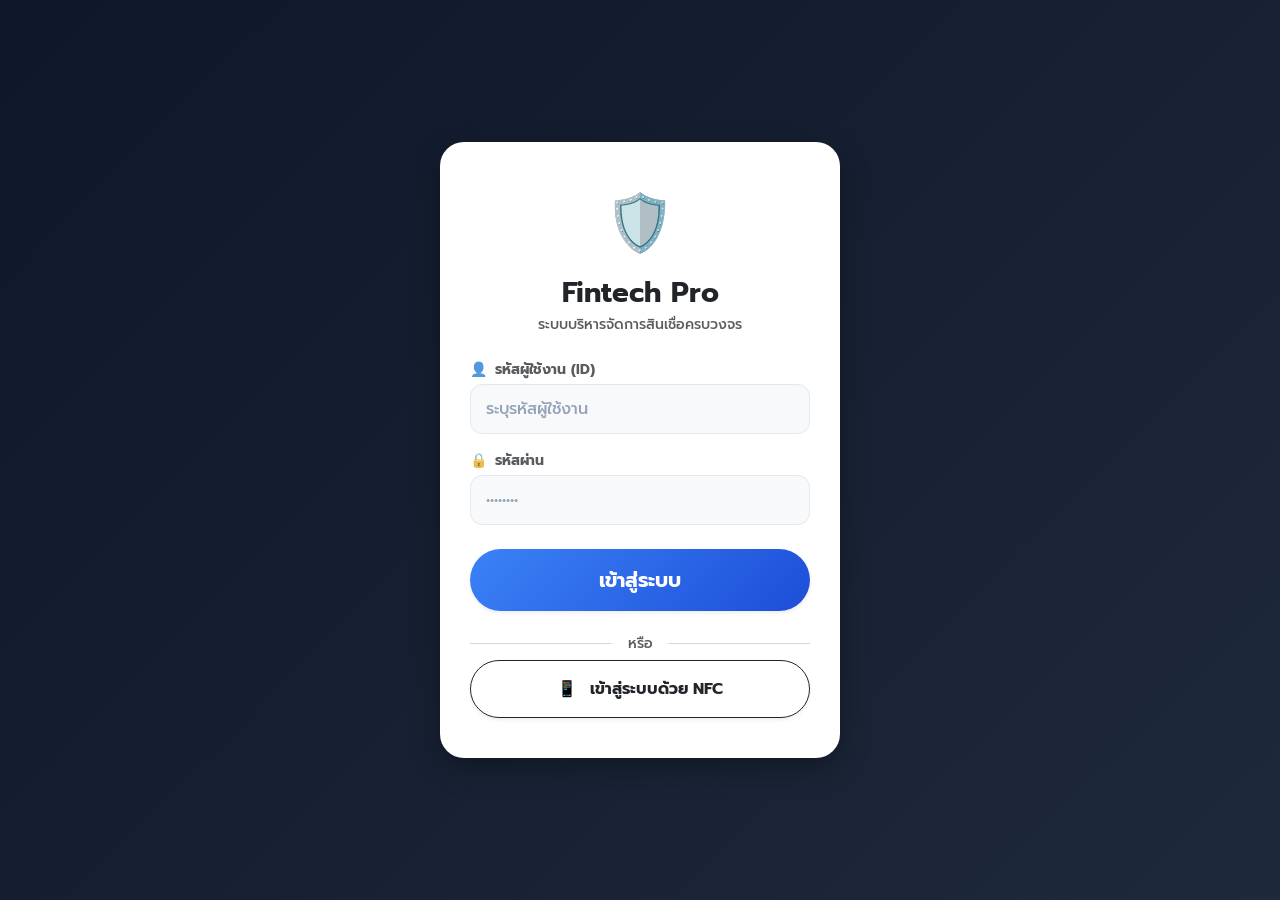
==== commit 5548b1da: "Add files via upload" ====
--- a/index.html
+++ b/index.html
@@ -3,597 +3,111 @@
 <head>
   <meta charset="UTF-8">
   <meta name="viewport" content="width=device-width, initial-scale=1, maximum-scale=1, user-scalable=no">
-  <title>Fintech Admin Pro</title>
+  <title>เข้าสู่ระบบ - Fintech Pro</title>
   <link href="https://cdn.jsdelivr.net/npm/bootstrap@5.3.0/dist/css/bootstrap.min.css" rel="stylesheet">
   <link href="https://fonts.googleapis.com/css2?family=Prompt:wght@400;500;600;700&display=swap" rel="stylesheet">
-  <link rel="stylesheet" href="https://cdnjs.cloudflare.com/ajax/libs/font-awesome/6.5.1/css/all.min.css">
   <link rel="icon" href="logo1.svg" type="image/svg+xml">
-  <link rel="manifest" href="manifest.json">
-  <link rel="apple-touch-icon" href="logo1.svg">
-  
   <link rel="stylesheet" href="style.css">
+  <style>
+    body {
+      font-family: 'Prompt', sans-serif;
+      background: linear-gradient(135deg, #0f172a 0%, #1e293b 100%);
+      min-height: 100vh;
+      display: flex;
+      align-items: center;
+      justify-content: center;
+      padding: 20px;
+    }
+    .login-card {
+      background: #ffffff;
+      border-radius: 24px;
+      box-shadow: 0 10px 30px rgba(0,0,0,0.3);
+      width: 100%;
+      max-width: 400px;
+      padding: 40px 30px;
+      text-align: center;
+    }
+    .login-icon {
+      font-size: 3.5rem;
+      margin-bottom: 10px;
+      display: inline-block;
+    }
+    .emoji-icon {
+      font-style: normal;
+      margin-right: 8px;
+    }
+  </style>
 </head>
 <body>
 
 <div id="customAlert" class="modal-overlay" style="z-index: 99999; align-items: center;">
-  <div class="pro-card p-4 text-center" style="width: 85%; max-width: 320px; border-top: 5px solid #2563eb; border-radius: 20px;">
-    <i id="alertIcon" class="fa-solid fa-circle-check text-success-corp mb-3" style="font-size: 3.5rem;"></i>
-    <h5 id="alertTitle" class="fw-bold mb-2">สำเร็จ</h5>
-    <p id="alertMsg" class="text-muted mb-4 small">ทำรายการเรียบร้อยแล้ว</p>
-    <button id="alertBtn" class="btn bg-primary-corp fw-bold px-4 py-3 w-100 rounded-pill shadow-sm" onclick="document.getElementById('customAlert').style.display='none'">ตกลง</button>
-  </div>
-</div>
-
-<div id="customConfirm" class="modal-overlay" style="z-index: 99999; align-items: center;">
-  <div class="pro-card p-4 text-center shadow-lg" style="width: 85%; max-width: 340px; border-top: 5px solid #f59e0b; border-radius: 20px;">
-    <i class="fa-solid fa-triangle-exclamation text-warning-corp mb-3" style="font-size: 3.5rem;"></i>
-    <h5 class="fw-bold mb-2 text-dark">ยืนยันทำรายการ</h5>
-    <p id="confirmMsg" class="text-muted mb-4 small" style="white-space: pre-wrap;">คุณต้องการยืนยันใช่หรือไม่?</p>
-    <div class="row g-2">
-      <div class="col-6"><button class="btn btn-outline-secondary fw-bold px-3 py-3 w-100 rounded-pill" onclick="closeConfirm()">ยกเลิก</button></div>
-      <div class="col-6"><button class="btn btn-warning text-white fw-bold px-3 py-3 w-100 rounded-pill" onclick="executeConfirm()">ยืนยัน</button></div>
-    </div>
+  <div class="pro-card p-4 text-center" style="width: 85%; max-width: 320px; border-top: 5px solid #ef4444; border-radius: 20px; background: #fff;">
+    <span style="font-size: 3.5rem; display: block; margin-bottom: 15px;">❌</span>
+    <h5 class="fw-bold mb-2 text-danger-corp">แจ้งเตือน</h5>
+    <p id="alertMsg" class="text-muted mb-4 small">เกิดข้อผิดพลาด</p>
+    <button class="btn btn-danger fw-bold px-4 py-3 w-100 rounded-pill shadow-sm" onclick="document.getElementById('customAlert').style.display='none'">ตกลง</button>
   </div>
 </div>
 
 <div class="loader" id="loader">
   <div class="spinner-border text-primary-corp mb-3" style="width: 3.5rem; height: 3.5rem;"></div>
-  <h6 class="text-primary-corp fw-bold mt-2">กำลังประมวลผล...</h6>
+  <h6 class="text-primary-corp fw-bold mt-2">กำลังเข้าสู่ระบบ...</h6>
 </div>
 
-<div id="imageViewer" class="image-viewer-overlay" onclick="closeImageViewer()">
-  <img id="fullSizeImage" src="" alt="Full Size">
+<div class="login-card">
+  <span class="login-icon">🛡️</span>
+  <h3 class="fw-bold text-dark mb-1">Fintech Pro</h3>
+  <p class="text-muted small mb-4">ระบบบริหารจัดการสินเชื่อครบวงจร</p>
+
+  <!-- ใช้ tag form และ onsubmit="return false;" เพื่อดักการกระพริบ 100% -->
+  <form onsubmit="event.preventDefault(); submitLogin();" class="text-start">
+    <div class="mb-3">
+      <label class="fw-bold small text-muted mb-1"><span class="emoji-icon">👤</span>รหัสผู้ใช้งาน (ID)</label>
+      <input type="text" id="userId" class="form-control form-control-lg bg-light" placeholder="ระบุรหัสผู้ใช้งาน" required autocomplete="username">
+    </div>
+    
+    <div class="mb-4">
+      <label class="fw-bold small text-muted mb-1"><span class="emoji-icon">🔒</span>รหัสผ่าน</label>
+      <input type="password" id="password" class="form-control form-control-lg bg-light" placeholder="••••••••" required autocomplete="current-password">
+    </div>
+
+    <button type="submit" class="btn bg-primary-corp text-white fw-bold py-3 w-100 rounded-pill shadow-sm fs-5 mb-3">
+      เข้าสู่ระบบ
+    </button>
+  </form>
+
+  <div class="position-relative text-center my-3">
+    <hr class="text-muted opacity-25">
+    <span class="bg-white px-3 text-muted small position-absolute top-50 start-50 translate-middle">หรือ</span>
+  </div>
+
+  <button onclick="openNfcLogin()" class="btn btn-outline-dark fw-bold py-3 w-100 rounded-pill shadow-sm">
+    <span class="emoji-icon">📱</span> เข้าสู่ระบบด้วย NFC
+  </button>
 </div>
 
-<div class="container" id="logoutScreen" style="display:none; max-width: 600px; padding-top: 80px;">
-  <div class="pro-card p-4 text-center shadow-lg" style="border-top: 5px solid #ef4444; border-radius: 20px;">
-    <i class="fa-solid fa-person-falling-burst text-danger-corp mb-3" style="font-size: 5rem;"></i>
-    <h3 class="fw-bold mb-2 text-dark">ออกจากระบบแล้ว...</h3>
-    <p class="text-muted mb-4">เข้าระบบใหม่เพื่อใช้งานต่อ...</p>
-    <button class="btn btn-outline-secondary rounded-pill px-4 py-3 fw-bold w-100" onclick="location.reload()">กลับสู่หน้าแรก</button>
+<!-- Modal NFC Login -->
+<div id="modalNfc" class="modal-overlay" style="z-index: 1000; align-items: center;">
+  <div class="pro-card p-4 text-center bg-white" style="width: 85%; max-width: 340px; border-top: 5px solid #10b981; border-radius: 20px;">
+    <div class="d-flex justify-content-between align-items-center mb-3 border-bottom pb-2">
+      <h5 class="fw-bold m-0 text-success-corp"><span class="emoji-icon">📱</span> แตะบัตร NFC</h5>
+      <span class="fs-4 text-secondary p-2" onclick="closeNfcModal()" style="cursor:pointer">❌</span>
+    </div>
+    
+    <p class="text-muted small mb-3">แตะบัตรพนักงานของคุณที่หลังโทรศัพท์เพื่ออ่านรหัส ID อัตโนมัติ</p>
+    
+    <input type="text" id="nfcId" class="form-control form-control-lg text-center mb-3 bg-light fw-bold" placeholder="รอการแตะบัตร..." readonly>
+    
+    <div id="nfcPinSection" style="display: none;">
+      <label class="fw-bold text-dark small mb-1">กรอก PIN 4 หลัก</label>
+      <input type="password" id="nfcPin" class="form-control form-control-lg text-center fw-bold mb-4 fs-3" maxlength="4" placeholder="••••" oninput="this.value=this.value.replace(/[^0-9]/g,'')" onkeypress="handleNfcEnter(event)">
+      <button class="btn bg-success-corp text-white fw-bold py-3 w-100 rounded-pill shadow-sm" onclick="submitNfcLogin()">ยืนยัน PIN</button>
+    </div>
+    
+    <button id="btnReadNfc" class="btn btn-dark fw-bold py-3 w-100 rounded-pill shadow-sm mt-2" onclick="startNfcRead()">เริ่มอ่านบัตร NFC</button>
   </div>
 </div>
 
-<div class="container px-3" id="loginPage" style="max-width: 600px; padding-top: 60px;">
-    <div id="noNfcWarning" class="text-center py-5">
-      <i class="fa-solid fa-lock mb-3" style="font-size: 4.5rem; color: #2563eb;"></i>
-      <h4 class="fw-bold text-primary-corp mb-2">ล็อกอยู่นะ 🔒</h4>
-      <p class="text-muted small">กรุณาสแกนเพื่อเข้าสู่ระบบ</p>
-    </div>
-  <div id="nfcLoginBox" class="pro-card p-4 text-center shadow-lg" style="display:none; border-top: 5px solid #2563eb; border-radius: 20px;">
-    <i class="fa-solid fa-lock text-primary-corp mb-3" style="font-size: 2.5rem;"></i>
-    <h4 class="fw-bold mb-1">กรอกรหัส PIN</h4>
-    <p class="text-muted small fw-bold mb-4">ยินดีต้อนรับ: <span id="nfcUserDisplay" class="text-primary-corp fs-6"></span></p>
-    
-    <div class="d-flex justify-content-center gap-4 mb-4 pb-1">
-      <div class="pin-dot" id="dot1"></div><div class="pin-dot" id="dot2"></div>
-      <div class="pin-dot" id="dot3"></div><div class="pin-dot" id="dot4"></div>
-    </div>
-    
-    <div class="row g-3 mx-auto" style="max-width: 280px;">
-      <div class="col-4"><button class="nfc-btn w-100 py-3 fw-bold fs-3" onclick="pressPin('1')">1</button></div>
-      <div class="col-4"><button class="nfc-btn w-100 py-3 fw-bold fs-3" onclick="pressPin('2')">2</button></div>
-      <div class="col-4"><button class="nfc-btn w-100 py-3 fw-bold fs-3" onclick="pressPin('3')">3</button></div>
-      <div class="col-4"><button class="nfc-btn w-100 py-3 fw-bold fs-3" onclick="pressPin('4')">4</button></div>
-      <div class="col-4"><button class="nfc-btn w-100 py-3 fw-bold fs-3" onclick="pressPin('5')">5</button></div>
-      <div class="col-4"><button class="nfc-btn w-100 py-3 fw-bold fs-3" onclick="pressPin('6')">6</button></div>
-      <div class="col-4"><button class="nfc-btn w-100 py-3 fw-bold fs-3" onclick="pressPin('7')">7</button></div>
-      <div class="col-4"><button class="nfc-btn w-100 py-3 fw-bold fs-3" onclick="pressPin('8')">8</button></div>
-      <div class="col-4"><button class="nfc-btn w-100 py-3 fw-bold fs-3" onclick="pressPin('9')">9</button></div>
-      <div class="col-4"><button class="btn btn-danger w-100 py-3 fw-bold fs-4 rounded-4 shadow-sm" onclick="clearPin()">C</button></div>
-      <div class="col-4"><button class="nfc-btn w-100 py-3 fw-bold fs-3" onclick="pressPin('0')">0</button></div>
-      <div class="col-4"><button class="btn btn-secondary w-100 py-3 fw-bold fs-4 rounded-4 shadow-sm" onclick="cancelNfcLogin()"><i class="fa-solid fa-arrow-left"></i></button></div>
-    </div>
-  </div>
-</div>
-
-<div id="mainApp" style="display:none">
-  <div class="top-header">
-    <h5 class="fw-bold m-0"><i class="fa-solid fa-building-columns me-2"></i>Fintech Pro</h5>
-    <div class="d-flex gap-2 align-items-center">
-      <button id="btnManageAdmin" class="btn btn-light btn-sm rounded-pill px-3 py-2 fw-bold text-primary-corp shadow-sm" style="display:none;" onclick="openManageAdmins()">
-        <i class="fa-solid fa-users-gear me-1"></i> แอดมิน
-      </button>
-      <button onclick="logout()" class="btn btn-danger btn-sm rounded-pill px-3 py-2 fw-bold text-white shadow-sm"><i class="fa-solid fa-power-off"></i></button>
-    </div>
-  </div>
-
-  <div class="container" style="max-width: 600px; padding-left: 12px; padding-right: 12px;">
-    <div id="viewDash">
-      <div class="d-flex justify-content-between align-items-center mb-3 mt-2">
-        <span class="fw-bold m-0 text-dark fs-5"><i class="fa-solid fa-chart-pie me-2 text-primary-corp"></i>ภาพรวมระบบ</span>
-        <div class="d-flex gap-2">
-          <select id="dashFilterMonth" class="form-select form-select-sm px-2 py-1 fw-bold text-primary-corp bg-white shadow-sm border-0" style="border-radius: 8px; background-color: #f1f5f9;" onchange="updateDashMetrics()">
-            <option value="all">ทุกเดือน</option><option value="1">ม.ค.</option><option value="2">ก.พ.</option><option value="3">มี.ค.</option><option value="4">เม.ย.</option><option value="5">พ.ค.</option><option value="6">มิ.ย.</option><option value="7">ก.ค.</option><option value="8">ส.ค.</option><option value="9">ก.ย.</option><option value="10">ต.ค.</option><option value="11">พ.ย.</option><option value="12">ธ.ค.</option>
-          </select>
-          <select id="dashFilterYear" class="form-select form-select-sm px-2 py-1 fw-bold text-primary-corp bg-white shadow-sm border-0" style="border-radius: 8px; background-color: #f1f5f9;" onchange="updateDashMetrics()"></select>
-        </div>
-      </div>
-
-      <div class="pro-card p-4 mb-3 shadow-sm position-relative overflow-hidden" style="background: linear-gradient(135deg, #1e3a8a 0%, #3b82f6 100%); color: white; border: none; border-radius: 20px;">
-        <i class="fa-solid fa-vault position-absolute" style="font-size: 10rem; opacity: 0.1; right: -20px; bottom: -20px;"></i>
-        <div class="position-relative z-1">
-          <label class="fw-bold d-block text-light mb-1 opacity-75 fs-6"><i class="fa-solid fa-coins me-2"></i>ยอดปล่อยกู้สะสมทั้งหมด</label>
-          <h1 class="fw-bold m-0 text-white mb-3" style="font-size: 2.2rem; letter-spacing: -1px;">฿<span id="mTotalLoan">0</span></h1>
-          
-          <div class="d-flex justify-content-between bg-white bg-opacity-10 p-3 rounded-4" style="backdrop-filter: blur(10px); -webkit-backdrop-filter: blur(10px); border: 1px solid rgba(255,255,255,0.1);">
-             <div>
-                <span class="d-block text-light opacity-75 small fw-bold mb-1"><i class="fa-solid fa-file-invoice-dollar me-1"></i>ยอดหนี้คงค้าง</span>
-                <span class="d-block fw-bold text-warning fs-5">฿<span id="mTotalRemain">0</span></span>
-             </div>
-             <div class="text-end border-start border-light border-opacity-25 ps-3">
-                <span class="d-block text-light opacity-75 small fw-bold mb-1"><i class="fa-solid fa-users me-1"></i>ลูกค้า (คน)</span>
-                <span class="d-block fw-bold text-white fs-5" id="mTotalUsers">0</span>
-             </div>
-          </div>
-        </div>
-      </div>
-
-      <h6 class="fw-bold text-dark mb-2"><i class="fa-solid fa-bolt me-2 text-warning-corp"></i> เมนูด่วน (Quick Actions)</h6>
-      <div class="row g-2 mb-4">
-        <div class="col-6">
-           <button onclick="clearForms(); openModal('modalPay')" class="btn-action bg-primary-corp py-3 w-100 rounded-4 shadow-sm" style="border: none; border-bottom: 3px solid #172554;">
-              <i class="fa-solid fa-hand-holding-dollar fs-2 mb-1 text-white opacity-75"></i> 
-              <span class="d-block fs-6 text-white fw-bold">รับชำระเงิน</span>
-           </button>
-        </div>
-        <div class="col-6">
-           <button onclick="clearForms(); openModal('modalCreate')" class="btn-action bg-success-corp py-3 w-100 rounded-4 shadow-sm" style="border: none; border-bottom: 3px solid #065f46;">
-              <i class="fa-solid fa-file-signature fs-2 mb-1 text-white opacity-75"></i> 
-              <span class="d-block fs-6 text-white fw-bold">เปิดสัญญาใหม่</span>
-           </button>
-        </div>
-      </div>
-
-      <h6 class="fw-bold text-dark mb-2"><i class="fa-solid fa-chart-column me-2 text-primary-corp"></i> สัดส่วนหนี้คงค้างตามรอบบิล</h6>
-      <div id="cycleBreakdownContainer" class="pro-card p-0 overflow-hidden mb-4 shadow-sm" style="border-radius: 16px;">
-      </div>
-
-      <span class="fw-bold d-block mb-2 text-danger-corp px-2"><i class="fa-solid fa-bell me-2"></i>รายการใกล้ครบกำหนด / ค้างชำระ</span>
-      <div id="dashAlertContainer"></div>
-    </div>
-
-    <div id="viewList" style="display:none;">
-      <div class="pro-card p-2 mb-3">
-        <div class="input-group shadow-sm rounded-3 mb-2" style="border-radius: 10px; overflow: hidden;">
-          <span class="input-group-text bg-white border-end-0 py-2">
-            <svg xmlns="http://www.w3.org/2000/svg" width="18" height="18" fill="currentColor" class="text-muted" viewBox="0 0 16 16">
-              <path d="M11.742 10.344a6.5 6.5 0 1 0-1.397 1.398h-.001q.044.06.098.115l3.85 3.85a1 1 0 0 0 1.415-1.414l-3.85-3.85a1 1 0 0 0-.115-.1zM12 6.5a5.5 5.5 0 1 1-11 0 5.5 5.5 0 0 1 11 0"/>
-            </svg>
-          </span>
-          <!-- 🟢 แก้เป็น onkeyup="debouncedApplyFilters()" -->
-          <input class="form-control border-start-0 ps-0 py-2 form-control-lg fs-6" type="text" id="searchLoan" placeholder="ค้นหาชื่อ หรือ รหัสสัญญา..." onkeyup="debouncedApplyFilters()">
-        </div>
-        <details class="mb-1">
-          <summary class="fw-bold text-primary-corp p-2 bg-light rounded-3 small" style="cursor:pointer;"><i class="fa-solid fa-filter me-2"></i> ตัวกรองขั้นสูง</summary>
-          <div class="row g-2 mt-1 pt-2 border-top stack-form">
-            <div class="col-12">
-              <label class="small">รูปแบบ</label>
-              <select id="filterCycle" class="form-select form-select-sm" onchange="applyFilters()">
-                <option value="all">ทั้งหมด</option>
-                <option value="1">1 วัน</option>
-                <option value="3">3 วัน</option>
-                <option value="5">5 วัน</option>
-                <option value="7">7 วัน (สัปดาห์)</option>
-                <option value="14">14 วัน</option>
-                <option value="21">21 วัน</option>
-                <option value="30">30 วัน (เดือน)</option>
-              </select>
-            </div>
-            <div class="col-12"><label class="small">สถานะ</label><select id="filterStatus" class="form-select form-select-sm" onchange="applyFilters()"><option value="all">ทั้งหมด</option><option value="due">ใกล้ครบดิว</option><option value="overdue">เกินกำหนด</option></select></div>
-            <div class="col-12"><label class="small">เรียงลำดับ</label><select id="filterSort" class="form-select form-select-sm" onchange="applyFilters()"><option value="due">วันที่ครบกำหนด</option><option value="amtDesc">ยอดหนี้ (มาก-น้อย)</option><option value="amtAsc">ยอดหนี้ (น้อย-มาก)</option></select></div>
-            <div class="col-12"><label class="small">แสดงผล</label><select id="filterLimit" class="form-select form-select-sm" onchange="applyFilters()"><option value="30">30 รายการ</option><option value="50">50 รายการ</option><option value="100">100 รายการ</option><option value="all">ทั้งหมด</option></select></div>
-            <div class="col-12" id="filterAdminWrap" style="display:none;"><label class="small">ค้นหาตามผู้ปล่อยกู้</label><select id="filterAdmin" class="form-select form-select-sm" onchange="applyFilters()"><option value="all">ทั้งหมด</option></select></div>
-          </div>
-        </details>
-      </div>
-      <div id="loanContainer"></div>
-    </div>
-    
-    <div id="viewUsers" style="display:none;">
-      <div class="pro-card p-2 mb-3">
-        <div class="input-group shadow-sm rounded-3 mb-2" style="border-radius: 10px; overflow: hidden;">
-          <span class="input-group-text bg-white border-end-0 py-2">
-            <svg xmlns="http://www.w3.org/2000/svg" width="18" height="18" fill="currentColor" class="text-muted" viewBox="0 0 16 16">
-              <path d="M11.742 10.344a6.5 6.5 0 1 0-1.397 1.398h-.001q.044.06.098.115l3.85 3.85a1 1 0 0 0 1.415-1.414l-3.85-3.85a1 1 0 0 0-.115-.1zM12 6.5a5.5 5.5 0 1 1-11 0 5.5 5.5 0 0 1 11 0"/>
-            </svg>
-          </span>
-          <!-- 🟢 แก้เป็น onkeyup="debouncedFilterUsers()" -->
-          <input class="form-control border-start-0 ps-0 py-2 form-control-lg fs-6" type="text" id="searchUser" placeholder="ค้นหาชื่อ หรือ เบอร์โทรลูกค้า..." onkeyup="debouncedFilterUsers()">
-        </div>
-        <div class="d-flex justify-content-end align-items-center p-1">
-            <label class="mb-0 me-2 fw-bold text-muted small">แสดงผล:</label>
-            <select id="userFilterLimit" class="form-select form-select-sm w-auto" onchange="filterUsers()">
-              <option value="30">30 คน</option><option value="50">50 คน</option><option value="100">100 คน</option><option value="all">ทั้งหมด</option>
-            </select>
-        </div>
-      </div>
-      <div id="usersContainer"></div>
-    </div>
-  </div>
-
-  <div class="bottom-nav">
-    <button class="bottom-nav-item active" id="btnTabDash" onclick="switchMainTab('Dash')"><i class="fa-solid fa-house"></i>หน้าแรก</button>
-    <button class="bottom-nav-item" id="btnTabList" onclick="switchMainTab('List')"><i class="fa-solid fa-file-contract"></i>สัญญา</button>
-    <button class="bottom-nav-item" id="btnTabUsers" onclick="switchMainTab('Users')"><i class="fa-solid fa-users"></i>ลูกค้า</button>
-    <button class="bottom-nav-item" onclick="openModal('modalRecentPays')"><i class="fa-solid fa-clock-rotate-left"></i>ประวัติ</button>
-  </div>
-</div>
-
-<div id="modalManageAdmins" class="modal-overlay">
-  <div class="modal-content-custom bg-light">
-    <div class="d-flex justify-content-between align-items-center mb-3 border-bottom pb-2">
-      <h5 class="fw-bold m-0 text-primary-corp"><i class="fa-solid fa-users-gear me-2"></i>จัดการแอดมิน</h5>
-      <i class="fa-solid fa-xmark fs-4 text-secondary p-2" onclick="closeModal('modalManageAdmins')" style="cursor:pointer"></i>
-    </div>
-    
-    <div class="row g-2 mb-3">
-        <div class="col-6"><button class="btn btn-success w-100 py-2 fw-bold rounded-3 shadow-sm small" onclick="closeModal('modalManageAdmins'); clearForms(); openModal('modalCreateAdmin')"><i class="fa-solid fa-plus me-1"></i> เพิ่มแอดมิน</button></div>
-        <div class="col-6"><button class="btn btn-outline-danger w-100 py-2 fw-bold rounded-3 shadow-sm small" onclick="triggerArchive()"><i class="fa-solid fa-box-archive me-1"></i> ย้ายข้อมูลเก่า</button></div>
-    </div>
-    
-    <div id="adminsListContainer"></div>
-  </div>
-</div>
-
-<div id="modalCreateAdmin" class="modal-overlay">
-  <div class="modal-content-custom stack-form">
-    <div class="d-flex justify-content-between align-items-center mb-3 border-bottom pb-2">
-      <h5 class="fw-bold m-0 text-success-corp"><i class="fa-solid fa-user-plus me-2"></i>สร้างบัญชีแอดมิน</h5>
-      <i class="fa-solid fa-xmark fs-4 text-secondary p-2" onclick="closeModal('modalCreateAdmin')" style="cursor:pointer"></i>
-    </div>
-    <label class="small">รหัสพนักงาน (ID)</label><input type="text" id="caId" class="form-control form-control-sm mb-2" placeholder="admin01">
-    <label class="small">ชื่อที่ใช้แสดงผล</label><input type="text" id="caName" class="form-control form-control-sm mb-2">
-    <label class="text-primary-corp fw-bold small">รหัส PIN 4 หลัก (สแกน NFC)</label><input type="text" id="caPin" class="form-control form-control-sm mb-2 fw-bold text-center" maxlength="4" placeholder="••••" oninput="this.value=this.value.replace(/[^0-9]/g,'')">
-    <label class="small">กลุ่มดูแล</label><select id="caGroup" class="form-select form-select-sm mb-2"><option value="A">Group A</option><option value="B">Group B</option><option value="C">Group C</option></select>
-    <label class="small">รหัสผ่านสำรอง</label><input type="password" id="caPass" class="form-control form-control-sm mb-3">
-    <button onclick="saveAdmin()" class="btn bg-success-corp w-100 py-2 fw-bold rounded-pill shadow-sm">บันทึกข้อมูล</button>
-  </div>
-</div>
-
-<div id="modalEditAdmin" class="modal-overlay" style="z-index: 1010;">
-  <div class="modal-content-custom stack-form">
-    <div class="d-flex justify-content-between align-items-center mb-3 border-bottom pb-2">
-      <h5 class="fw-bold m-0 text-warning-corp"><i class="fa-solid fa-user-pen me-2"></i>แก้ไขแอดมิน</h5>
-      <i class="fa-solid fa-xmark fs-4 text-secondary p-2" onclick="closeModal('modalEditAdmin')" style="cursor:pointer"></i>
-    </div>
-    <input type="hidden" id="eaId">
-    <label class="small">ชื่อที่ใช้แสดงผล</label><input type="text" id="eaName" class="form-control form-control-sm mb-2">
-    <label class="text-primary-corp fw-bold small">เปลี่ยนรหัส PIN (เว้นว่างไว้หากไม่แก้)</label><input type="text" id="eaPin" class="form-control form-control-sm mb-2 fw-bold text-center fs-4" placeholder="••••" maxlength="4" oninput="this.value=this.value.replace(/[^0-9]/g,'')">
-    <label class="small">สถานะบัญชี</label>
-    <select id="eaStatus" class="form-select form-select-sm mb-2 fw-bold">
-      <option value="Active" class="text-success-corp">เปิดใช้งาน (Active)</option>
-      <option value="Suspended" class="text-danger-corp">ระงับสิทธิ์ (Suspended)</option>
-    </select>
-    <label class="small">กลุ่มดูแล</label><select id="eaGroup" class="form-select form-select-sm mb-2"><option value="A">Group A</option><option value="B">Group B</option><option value="C">Group C</option></select>
-    <label class="small">แก้ไขรหัสผ่าน (เว้นว่างได้)</label><input type="password" id="eaPass" class="form-control form-control-sm mb-3" placeholder="รหัสผ่านใหม่">
-    <button onclick="submitEditAdmin()" class="btn bg-primary-corp w-100 py-2 fw-bold rounded-pill shadow-sm">บันทึกการอัปเดต</button>
-  </div>
-</div>
-
-<div id="modalEditUser" class="modal-overlay" style="z-index: 1010;">
-  <div class="modal-content-custom bg-light stack-form">
-    <div class="d-flex justify-content-between align-items-center mb-3 border-bottom pb-2">
-      <h5 class="fw-bold m-0 text-warning-corp"><i class="fa-solid fa-user-pen me-2"></i>แก้ไขข้อมูลลูกค้า</h5>
-      <i class="fa-solid fa-xmark fs-4 text-secondary p-2" onclick="closeModal('modalEditUser')" style="cursor:pointer"></i>
-    </div>
-    <input type="hidden" id="euUserId">
-    <div class="pro-card p-3 mb-3">
-      <label class="small">ชื่อ-นามสกุล</label><input type="text" id="euName" class="form-control form-control-sm mb-2">
-      <label class="small">ชื่อเล่น</label><input type="text" id="euNick" class="form-control form-control-sm mb-2">
-      <label class="small">เบอร์โทร</label><input type="text" id="euPhone" class="form-control form-control-sm mb-2">
-      <label class="small">ที่อยู่/รายละเอียด</label><input type="text" id="euDetails" class="form-control form-control-sm mb-3">
-      
-      <label class="text-muted small">อัปเดตรูปหน้าตรง</label><input type="file" id="euPhoto" class="form-control form-control-sm mb-2" accept="image/*">
-      <label class="text-muted small">อัปเดตเอกสาร</label><input type="file" id="euIdCard" class="form-control form-control-sm mb-2" accept="image/*">
-      <label class="text-muted small">อัปเดตรูปเพิ่มเติม 1</label><input type="file" id="euImg3" class="form-control form-control-sm mb-2" accept="image/*">
-      <label class="text-muted small">อัปเดตรูปเพิ่มเติม 2</label><input type="file" id="euImg4" class="form-control form-control-sm mb-2" accept="image/*">
-      <label class="text-muted small">อัปเดตรูปเพิ่มเติม 3</label><input type="file" id="euImg5" class="form-control form-control-sm mb-2" accept="image/*">
-      
-      <div id="euGroupDiv" style="display:none;" class="mt-3 pt-2 border-top">
-        <label class="text-primary-corp fw-bold small mb-1">ย้ายกลุ่มดูแล</label>
-        <select id="euGroup" class="form-select form-select-sm"><option value="A">Group A</option><option value="B">Group B</option><option value="C">Group C</option><option value="Private">🔒 ลับเฉพาะ (เฉพาะ SuperAdmin)</option></select>
-      </div>
-    </div>
-    <button id="btnConfirmEditUser" onclick="submitEditUser()" class="btn bg-primary-corp w-100 py-2 fw-bold rounded-pill shadow-sm">บันทึกข้อมูล</button>
-  </div>
-</div>
-
-<div id="modalUserHistory" class="modal-overlay">
-  <div class="modal-content-custom bg-light">
-    <div class="d-flex justify-content-between align-items-center mb-3 border-bottom pb-2">
-      <h5 class="fw-bold m-0 text-primary-corp"><i class="fa-solid fa-folder-open me-2"></i>แฟ้มข้อมูลลูกค้า</h5>
-      <i class="fa-solid fa-xmark fs-4 text-secondary p-2" onclick="closeModal('modalUserHistory')" style="cursor:pointer"></i>
-    </div>
-    <div id="uhProfile" class="text-center mb-3 pb-2 border-bottom"></div>
-    <span class="text-primary-corp fw-bold small mb-2 d-block"><i class="fa-solid fa-list me-2"></i>ประวัติสัญญาทั้งหมด</span>
-    <div id="uhLoansList"></div>
-  </div>
-</div>
-
-<div id="modalRecentPays" class="modal-overlay">
-  <div class="modal-content-custom bg-light">
-    <div class="d-flex justify-content-between align-items-center mb-3 border-bottom pb-2">
-      <h5 class="fw-bold m-0 text-primary-corp"><i class="fa-solid fa-receipt me-2"></i>ประวัติรับเงินล่าสุด</h5>
-      <div class="d-flex align-items-center">
-        <select id="recentPaysLimit" class="form-select form-select-sm w-auto d-inline-block border-0 shadow-sm me-2 py-1 px-2 fw-bold" onchange="applyRecentPaysLimit()">
-          <option value="30">30</option><option value="50">50</option><option value="100">100</option><option value="all">ทั้งหมด</option>
-        </select>
-        <i class="fa-solid fa-xmark fs-4 text-secondary p-2" onclick="closeModal('modalRecentPays')" style="cursor:pointer;"></i>
-      </div>
-    </div>
-    <div id="recentPaysContainer"></div>
-  </div>
-</div>
-
-<div id="modalDetails" class="modal-overlay" style="z-index: 1005;">
-  <div class="modal-content-custom bg-light">
-    <div class="d-flex justify-content-between align-items-center mb-3 border-bottom pb-2">
-      <h5 class="fw-bold m-0 text-primary-corp"><i class="fa-solid fa-file-invoice-dollar me-2"></i>รายละเอียดสัญญา</h5>
-      <i class="fa-solid fa-xmark fs-4 text-secondary p-2 bg-white rounded-circle shadow-sm" style="cursor:pointer; width: 32px; height: 32px; display:flex; align-items:center; justify-content:center;" onclick="closeModal('modalDetails')"></i>
-    </div>
-    
-    <div class="pro-card p-3 mb-3 shadow-sm" style="background: #ffffff; border: 1px solid #e2e8f0; border-radius: 16px;">
-      <h6 class="fw-bold text-primary-corp mb-1 fs-5" id="dName">ชื่อผู้กู้</h6>
-      <p class="text-muted mb-3 small" id="dDetails">รายละเอียดเพิ่มเติม</p>
-
-      <div id="dInfoGrid" class="mb-3 pb-3 border-bottom"></div>
-      
-      <div class="row text-center g-2 align-items-center">
-        <div class="col-4 border-end">
-          <label class="text-muted fw-bold mb-1 small" style="font-size:0.75rem;">เงินต้น</label>
-          <b class="text-dark fs-6" id="dPrin">0</b>
-        </div>
-        <div class="col-4 border-end">
-          <label class="text-muted fw-bold mb-1 small" style="font-size:0.75rem;">ชำระแล้ว</label>
-          <b class="text-success-corp fs-6" id="dPaid">0</b>
-        </div>
-        <div class="col-4">
-          <label class="fw-bold text-warning-corp mb-1 small" style="font-size:0.75rem;">ต้นคงเหลือ</label>
-          <b class="text-warning-corp fs-6" id="dRemain">0</b>
-        </div>
-      </div>
-    </div>
-
-    <div class="row g-2 mb-3">
-      <div class="col-12"><button id="btnDetailPay" class="btn bg-success-corp w-100 fw-bold py-2 rounded-3 shadow-sm text-white"><i class="fa-solid fa-hand-holding-dollar me-2"></i>บันทึกรับชำระเงิน</button></div>
-      <div class="col-4"><button id="btnDetailHistory" class="btn btn-white border w-100 fw-bold py-2 rounded-3 text-primary-corp small"><i class="fa-solid fa-folder-open mb-1 d-block fs-6"></i>แฟ้มลูกค้า</button></div>
-      <div class="col-4"><button id="btnDetailEdit" class="btn btn-white border w-100 fw-bold py-2 rounded-3 text-warning-corp small"><i class="fa-solid fa-pen mb-1 d-block fs-6"></i>แก้ไข</button></div>
-      <div class="col-4"><button id="btnDetailDelete" class="btn btn-white border w-100 fw-bold py-2 rounded-3 text-danger-corp small"><i class="fa-solid fa-trash-can mb-1 d-block fs-6"></i>ลบสัญญา</button></div>
-    </div>
-
-    <div class="nav-tabs-custom mb-2">
-      <div id="tabBtnHistory" class="active py-2 small fw-bold" onclick="switchDetailTab('History')">ประวัติชำระ</div>
-      <div id="tabBtnSchedule" class="py-2 small fw-bold" onclick="switchDetailTab('Schedule')">ตารางงวด</div>
-    </div>
-    
-    <div id="dHistory" style="max-height: 40vh; overflow-y: auto;"></div>
-    <div id="dSchedule" style="display: none; max-height: 40vh; overflow-y: auto;"></div>
-  </div>
-</div>
-
-<div id="modalPay" class="modal-overlay">
-  <div class="modal-content-custom bg-light stack-form">
-    <div class="d-flex justify-content-between align-items-center mb-3 border-bottom pb-2">
-      <h5 class="fw-bold m-0 text-primary-corp"><i class="fa-solid fa-hand-holding-dollar me-2"></i>รับชำระเงิน</h5>
-      <i class="fa-solid fa-xmark fs-4 text-secondary p-2" onclick="closeModal('modalPay')" style="cursor:pointer"></i>
-    </div>
-    
-    <div class="input-group mb-3 shadow-sm rounded-3" style="border-radius: 10px; overflow: hidden;">
-      <input list="payLoanOptions" id="loanIdInput" class="form-control form-control-sm border-end-0 py-2" placeholder="รหัสสัญญา / ชื่อลูกค้า...">
-      <datalist id="payLoanOptions"></datalist>
-      <button onclick="fetchPreview()" class="btn bg-primary-corp fw-bold px-3">
-        <svg xmlns="http://www.w3.org/2000/svg" width="16" height="16" fill="currentColor" viewBox="0 0 16 16">
-          <path d="M11.742 10.344a6.5 6.5 0 1 0-1.397 1.398h-.001q.044.06.098.115l3.85 3.85a1 1 0 0 0 1.415-1.414l-3.85-3.85a1 1 0 0 0-.115-.1zM12 6.5a5.5 5.5 0 1 1-11 0 5.5 5.5 0 0 1 11 0"/>
-        </svg>
-      </button>
-    </div>
-    
-    <div id="payDetails" style="display:none">
-      <div id="pWarning" class="alert alert-danger py-2 px-2 mb-2 fw-bold shadow-sm small" style="display:none; border-left: 4px solid #ef4444;"></div>
-      
-      <div class="pro-card p-3 mb-3">
-        <h6 class="m-0 fw-bold border-bottom pb-2 mb-2 text-primary-corp text-center" id="pName">...</h6>
-        <div class="text-center mb-2">
-            <span class="text-muted d-block fw-bold mb-1 small">เงินต้นคงเหลือ</span>
-            <b class="text-dark fs-4" id="pRemainingPrin">0</b>
-        </div>
-        <div class="row pt-2 pb-1 text-center border-top">
-          <div class="col-4 border-end"><span class="text-muted d-block small mb-1" style="font-size:0.7rem;">เงินต้น</span><b class="text-dark fs-6" id="pExpectedPrin">0</b></div>
-          <div class="col-4 border-end"><span class="text-muted d-block small mb-1" style="font-size:0.7rem;">ดอกเบี้ย</span><b class="text-warning-corp fs-6" id="pExpectedInt">0</b></div>
-          <div class="col-4"><span class="text-danger-corp fw-bold d-block small mb-1" style="font-size:0.7rem;">ค่าปรับ</span><b class="text-danger-corp fs-6" id="pFine">0</b></div>
-        </div>
-        <div class="mt-2 pt-2 border-top text-center rounded-3 py-2" style="background: linear-gradient(135deg, #f0fdf4, #ffffff);">
-            <span class="text-primary-corp fw-bold d-block mb-1 small">ยอดเรียกเก็บงวดนี้ (รวมปรับ)</span>
-            <b class="text-success-corp" style="font-size: 1.8rem;" id="pExpectedTotal">0</b>
-        </div>
-      </div>
-
-      <div class="pro-card p-3 mb-3">
-        <label class="text-danger-corp fw-bold small mb-1">จัดการค่าปรับ</label>
-        <select id="pChargeFine" class="form-select form-select-sm mb-2 fw-bold" onchange="toggleFineInput()">
-          <option value="Yes">คิดค่าปรับตามจริง</option><option value="No">ยกเว้นค่าปรับให้ลูกค้า</option>
-        </select>
-
-        <label class="text-danger-corp fw-bold mt-2 mb-1 small">หักเป็นค่าปรับ (฿)</label>
-        <input type="number" id="pFinePaidInput" class="form-control form-control-sm mb-2 fw-bold fs-5 text-danger-corp" min="0" oninput="syncTotalPay()" style="background:#fff1f2;">
-        
-        <div class="d-flex justify-content-between align-items-end mt-2 mb-1">
-            <label class="text-primary-corp fw-bold small m-0">ลูกค้าโอน/เงินสดจริง (฿)</label>
-            <span class="badge bg-danger shadow-sm cursor-pointer px-2 py-1" style="cursor: pointer; font-size: 0.75rem;" onclick="setPayoffAmount()"><i class="fa-solid fa-flag-checkered me-1"></i> ปิดยอดสัญญา</span>
-        </div>
-        <input type="number" id="pTotalPaidInput" class="form-control form-control-sm mb-1 fw-bold text-primary-corp text-center" min="0" style="font-size: 1.5rem; background:#eff6ff; border:2px solid #2563eb !important; height: 50px;">
-      </div>
-      
-      <div class="row g-2 mb-3">
-        <div class="col-12"><label class="fw-bold text-muted mb-1 small">วันที่รับชำระ</label><input type="date" id="pPayDate" class="form-control form-control-sm bg-white fw-bold"></div>
-        <div class="col-6"><label class="fw-bold text-muted mb-1 small">ช่องทางชำระ</label><select id="pMethod" class="form-select form-select-sm bg-white fw-bold"><option value="เงินโอน">โอนเข้าบัญชี</option><option value="เงินสด">รับเงินสด</option></select></div>
-        <div class="col-6"><label class="fw-bold text-muted mb-1 small">แนบสลิป</label><input type="file" id="pSlip" class="form-control form-control-sm bg-white" style="padding: 5px;" accept="image/*"></div>
-      </div>
-      
-      <button id="btnConfirmPay" onclick="submitPay()" class="btn bg-primary-corp w-100 fw-bold py-2 shadow-sm rounded-pill"><i class="fa-solid fa-check-circle me-2"></i> ยืนยันทำรายการ</button>
-    </div>
-  </div>
-</div>
-
-<div id="modalCreate" class="modal-overlay">
-  <div class="modal-content-custom bg-light stack-form">
-    <div class="d-flex justify-content-between align-items-center mb-3 border-bottom pb-2">
-      <h5 class="fw-bold m-0 text-success-corp"><i class="fa-solid fa-file-signature me-2"></i>เปิดสัญญาใหม่</h5>
-      <i class="fa-solid fa-xmark fs-4 text-secondary p-2" onclick="closeModal('modalCreate')" style="cursor:pointer"></i>
-    </div>
-    
-    <label class="fw-bold text-primary-corp small mb-1">เลือกลูกค้า</label>
-    <select id="cUserSelect" class="form-select form-select-sm mb-3 shadow-sm fw-bold" style="border-color: #2563eb;" onchange="toggleNewUserForm()"><option value="NEW">➕ สร้างประวัติใหม่ (ระบุด้านล่าง)</option></select>
-    
-    <div id="newUserFormBox" class="pro-card p-3 mb-3 border-start border-4" style="border-color: #2563eb !important;">
-      <h6 class="fw-bold text-dark mb-2 small"><i class="fa-solid fa-user-plus me-2"></i>ประวัติลูกค้าใหม่</h6>
-      <label class="small">ชื่อ-นามสกุล</label><input type="text" id="cName" class="form-control form-control-sm mb-2">
-      <label class="small">ชื่อเล่น</label><input type="text" id="cNick" class="form-control form-control-sm mb-2">
-      <label class="small">เบอร์โทรศัพท์</label><input type="text" id="cPhone" class="form-control form-control-sm mb-2">
-      <label class="small">ที่อยู่/รายละเอียด</label><input type="text" id="cDetails" class="form-control form-control-sm mb-3">
-      
-      <div class="row g-2">
-          <div class="col-12"><label class="text-muted fw-bold small">รูปภาพหน้าตรง</label><input type="file" id="cPhoto" class="form-control form-control-sm" accept="image/*"></div>
-          <div class="col-12"><label class="text-muted fw-bold small">เอกสาร/บัตร ปชช.</label><input type="file" id="cIdCard" class="form-control form-control-sm" accept="image/*"></div>
-          <div class="col-12 col-md-4"><label class="text-muted fw-bold small">รูปที่ 3</label><input type="file" id="cImg3" class="form-control form-control-sm" accept="image/*"></div>
-          <div class="col-12 col-md-4"><label class="text-muted fw-bold small">รูปที่ 4</label><input type="file" id="cImg4" class="form-control form-control-sm" accept="image/*"></div>
-          <div class="col-12 col-md-4"><label class="text-muted fw-bold small">รูปที่ 5</label><input type="file" id="cImg5" class="form-control form-control-sm" accept="image/*"></div>
-      </div>
-      
-      <div id="cGroupDiv" style="display:none;" class="mt-3 pt-2 border-top">
-        <label class="fw-bold text-primary-corp small mb-1">กลุ่มดูแล</label><select id="cGroup" class="form-select form-select-sm fw-bold"><option value="A">Group A</option><option value="B">Group B</option><option value="C">Group C</option><option value="Private">🔒 ลับเฉพาะ (เฉพาะ SuperAdmin)</option></select>
-      </div>
-    </div>
-
-    <h6 class="fw-bold text-primary-corp mt-1 mb-2 pb-2 border-bottom small"><i class="fa-solid fa-file-lines me-2"></i>รายละเอียดสัญญา</h6>
-    <div class="row g-2 mb-2">
-      <div class="col-12"><label class="fw-bold small">ยอดเงินต้น (฿)</label><input type="number" id="cAmount" class="form-control form-control-sm fw-bold text-primary-corp" style="font-size: 1.5rem; height: 50px;" min="0" placeholder="10000" oninput="generateSchedulePreview()"></div>
-      <div class="col-12"><label class="small">ดอกเบี้ย (%)</label><input type="number" id="cRate" class="form-control form-control-sm" min="0" value="5" oninput="generateSchedulePreview()"></div>
-      
-      <div class="col-12">
-        <label class="small">รูปแบบการเก็บเงิน</label>
-        <select id="cCycleMode" class="form-select form-select-sm fw-bold" onchange="toggleCycleMode(); generateSchedulePreview()">
-          <option value="preset">ตามรอบที่กำหนด</option>
-          <option value="fixed_day">ระบุวันในสัปดาห์</option>
-          <option value="custom">กำหนดจำนวนวันเอง</option>
-        </select>
-      </div>
-      
-      <div class="col-12" id="cPresetContainer">
-        <label class="small">เลือกรอบการส่ง</label>
-        <select id="cPresetInterval" class="form-select form-select-sm fw-bold" onchange="generateSchedulePreview()">
-          <option value="1">1 วัน</option>
-          <option value="3">3 วัน</option>
-          <option value="5">5 วัน</option>
-          <option value="7">7 วัน</option>
-          <option value="14">14 วัน</option>
-          <option value="21">21 วัน</option>
-          <option value="30">30 วัน</option>
-        </select>
-      </div>
-      
-      <div class="col-12" id="cDayOfWeekContainer" style="display:none;">
-        <label class="text-primary-corp fw-bold small">เลือกวันเก็บเงิน</label>
-        <select id="cDayOfWeek" class="form-select form-select-sm fw-bold" onchange="generateSchedulePreview()">
-          <option value="1">วันจันทร์</option>
-          <option value="2">วันอังคาร</option>
-          <option value="3">วันพุธ</option>
-          <option value="4">วันพฤหัสบดี</option>
-          <option value="5">วันศุกร์</option>
-          <option value="6">วันเสาร์</option>
-          <option value="0">วันอาทิตย์</option>
-        </select>
-      </div>
-
-      <div class="col-12" id="cCustomContainer" style="display:none;">
-        <label class="small">ระบุจำนวนวัน (1-120)</label>
-        <input type="number" id="cCustomInterval" class="form-control form-control-sm fw-bold" min="1" max="120" value="1" oninput="generateSchedulePreview()">
-      </div>
-      
-      <div class="col-6"><label class="small">จำนวนงวด</label><input type="number" id="cInstallments" class="form-control form-control-sm fw-bold" min="1" value="1" oninput="generateSchedulePreview()"></div>
-      <div class="col-6"><label class="small">วันที่เริ่มสัญญา</label><input type="date" id="cStartDate" class="form-control form-control-sm fw-bold" oninput="generateSchedulePreview()"></div>
-    </div>
-    
-    <label class="d-flex align-items-center mt-2 mb-3 bg-white p-2 rounded-3 border shadow-sm" style="cursor: pointer;">
-      <input class="form-check-input m-0 flex-shrink-0" type="checkbox" id="cUpfrontInt" style="width: 20px; height: 20px; cursor: pointer;" onchange="generateSchedulePreview()">
-      <span class="text-danger-corp fw-bold ms-2 mb-0 small">หักดอกเบี้ยล่วงหน้า (ณ วันทำสัญญา)</span>
-    </label>
-    
-    <label class="fw-bold text-muted small mb-1">ตารางประมาณการชำระ</label>
-    <div id="cSchedulePreview" class="pro-card p-2 mb-3 bg-white" style="max-height: 200px; overflow-y:auto; font-size: 0.85rem;"></div>
-    
-    <button id="btnConfirmCreate" onclick="saveLoan()" class="btn bg-success-corp w-100 py-2 fw-bold shadow-sm rounded-pill"><i class="fa-solid fa-check me-2"></i> อนุมัติสัญญา</button>
-  </div>
-</div>
-
-<div id="modalEdit" class="modal-overlay">
-  <div class="modal-content-custom bg-light stack-form">
-    <div class="d-flex justify-content-between align-items-center mb-3 border-bottom pb-2">
-      <h5 class="fw-bold m-0 text-warning-corp"><i class="fa-solid fa-pen-to-square me-2"></i>แก้ไขสัญญา</h5>
-      <i class="fa-solid fa-xmark fs-4 text-secondary p-2" onclick="closeModal('modalEdit')" style="cursor:pointer"></i>
-    </div>
-    <input type="hidden" id="eLoanId"><input type="hidden" id="eUserId">
-    <div class="pro-card p-3 mb-3">
-      <label class="small">ยอดเงินต้น</label><input type="number" id="eAmount" class="form-control form-control-sm mb-2 fw-bold text-primary-corp" min="0">
-      <label class="small">ดอกเบี้ย (%)</label><input type="number" id="eRate" class="form-control form-control-sm mb-2" min="0" readonly>
-      
-      <label class="small">รูปแบบการเก็บเงิน</label>
-      <select id="eCycleMode" class="form-select form-select-sm mb-2 fw-bold" onchange="toggleEditCycleMode()">
-        <option value="preset">ตามรอบที่กำหนด</option>
-        <option value="fixed_day">ระบุวันในสัปดาห์</option>
-        <option value="custom">กำหนดจำนวนวันเอง</option>
-      </select>
-      
-      <div id="ePresetContainer">
-        <label class="small">เลือกรอบการส่ง</label>
-        <select id="ePresetInterval" class="form-select form-select-sm mb-2 fw-bold">
-          <option value="1">1 วัน</option>
-          <option value="3">3 วัน</option>
-          <option value="5">5 วัน</option>
-          <option value="7">7 วัน</option>
-          <option value="14">14 วัน</option>
-          <option value="21">21 วัน</option>
-          <option value="30">30 วัน</option>
-        </select>
-      </div>
-      
-      <div id="eDayOfWeekContainer" style="display:none;">
-        <label class="text-primary-corp fw-bold small mb-1">เลือกวันเก็บเงินใหม่</label>
-        <select id="eDayOfWeek" class="form-select form-select-sm mb-2 fw-bold">
-          <option value="1">วันจันทร์</option>
-          <option value="2">วันอังคาร</option>
-          <option value="3">วันพุธ</option>
-          <option value="4">วันพฤหัสบดี</option>
-          <option value="5">วันศุกร์</option>
-          <option value="6">วันเสาร์</option>
-          <option value="0">วันอาทิตย์</option>
-        </select>
-      </div>
-
-      <div id="eCustomContainer" style="display:none;">
-        <label class="small">ระบุจำนวนวัน (1-120)</label>
-        <input type="number" id="eCustomInterval" class="form-control form-control-sm mb-2 fw-bold" min="1" max="120" value="1">
-      </div>
-      
-      <label class="small">แก้ไขวันที่เริ่ม</label><input type="date" id="eStartDate" class="form-control form-control-sm fw-bold">
-    </div>
-    <button id="btnConfirmEdit" onclick="submitEdit()" class="btn bg-primary-corp w-100 py-2 fw-bold rounded-pill shadow-sm">บันทึกข้อมูล</button>
-  </div>
-</div>
-
-<div id="modalAuth" class="modal-overlay" style="z-index: 10000; align-items: center;">
-  <div class="pro-card p-4 text-center" style="width: 85%; max-width: 320px; border-top: 5px solid #ef4444; border-radius: 20px;">
-    <h5 class="text-dark fw-bold mb-3"><i class="fa-solid fa-lock text-danger-corp me-2"></i>ยืนยันตัวตน</h5>
-    <input type="password" id="authPassword" class="form-control form-control-lg text-center mb-4 fw-bold" placeholder="รหัสผ่าน Admin / PIN">
-    <div class="row g-2">
-      <div class="col-6"><button class="btn btn-secondary w-100 fw-bold py-3 rounded-pill" onclick="closeModal('modalAuth')">ยกเลิก</button></div>
-      <div class="col-6"><button class="btn btn-danger w-100 fw-bold py-3 rounded-pill" onclick="confirmPassword()">ยืนยัน</button></div>
-    </div>
-  </div>
-</div>
-
-<script src="script.js"></script>
-
+<script src="index.js"></script>
 </body>
 </html>
--- a/style.css
+++ b/style.css
@@ -20,11 +20,18 @@
   -webkit-font-smoothing: antialiased;
 }
 
-label, .small, .text-muted { 
+/* 🟢 แยก label ออกมาเพื่อไม่ให้ display: block ไปพัง <td> ในตาราง */
+label { 
   font-weight: 500; 
   font-size: 0.9rem; 
   margin-bottom: 6px; 
   display: block; 
+  color: var(--text-muted); 
+}
+
+/* เอา display: block; ออกจากคลาสข้อความ */
+.small, .text-muted { 
+  font-weight: 500; 
   color: var(--text-muted); 
 }
 
@@ -53,15 +60,29 @@
   border: 1.5px solid var(--border-light); 
   color: var(--text-main); 
   border-radius: 12px; 
+  font-weight: 500; 
+  transition: all 0.2s ease-in-out;
+}
+
+/* สำหรับช่อง Input ปกติ */
+.form-control:not(.form-control-sm), .form-select:not(.form-select-sm) {
   padding: 12px 15px; 
-  font-weight: 500; 
   font-size: 1rem;
-  transition: all 0.2s ease-in-out;
+}
+
+/* คืนค่าขนาดที่เหมาะสมให้ช่อง Input ขนาดเล็ก */
+.form-control.form-control-sm, .form-select.form-select-sm {
+  padding: 0.25rem 0.5rem !important;
+  font-size: 0.85rem !important;
+  border-radius: 8px;
 }
 
 .form-select {
   padding-right: 2.75rem !important; 
   background-position: right 1rem center;
+}
+.form-select.form-select-sm {
+  background-position: right 0.5rem center;
 }
 
 .form-control::placeholder { color: #94a3b8; opacity: 1; }
@@ -272,7 +293,13 @@
   h6 { font-size: 0.9rem !important; }
   h1.fw-bold { font-size: 2rem !important; }
   .pro-card { padding: 12px; border-radius: 16px; margin-bottom: 12px; }
-  .form-control, .form-select { padding: 8px 12px; font-size: 0.9rem; border-radius: 10px; }
+  
+  .form-control:not(.form-control-sm), .form-select:not(.form-select-sm) { 
+      padding: 8px 12px; 
+      font-size: 0.9rem; 
+      border-radius: 10px; 
+  }
+  
   .btn-action { padding: 12px; font-size: 0.95rem; }
   .btn { font-size: 0.85rem; padding: 10px; }
   .bottom-nav-item i { font-size: 1.25rem; }
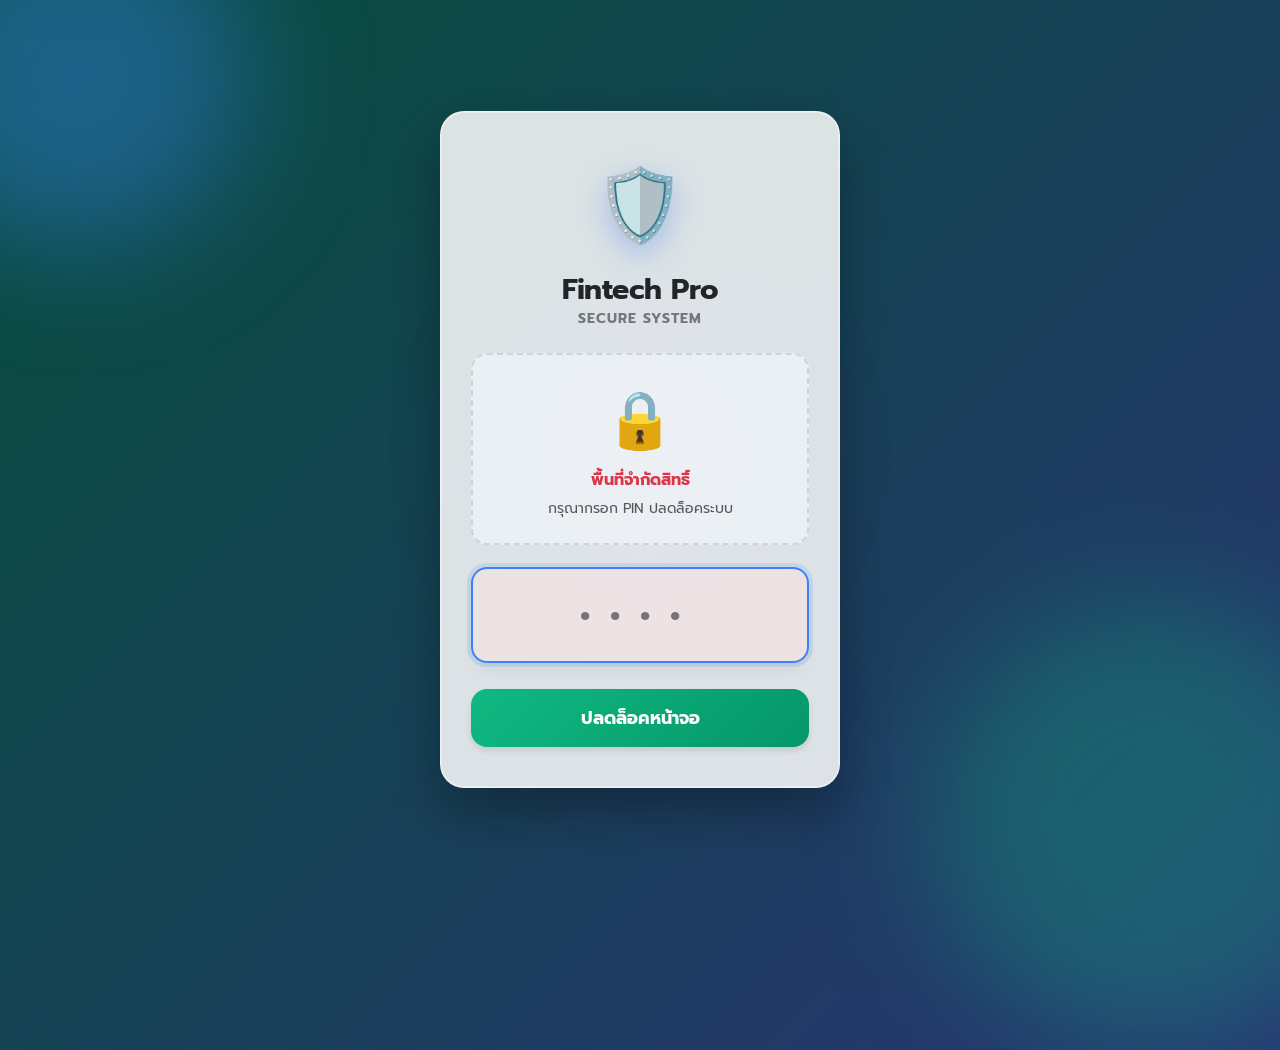
==== commit 918d6b83: "Add files via upload" ====
--- a/index.html
+++ b/index.html
@@ -7,105 +7,258 @@
   <link href="https://cdn.jsdelivr.net/npm/bootstrap@5.3.0/dist/css/bootstrap.min.css" rel="stylesheet">
   <link href="https://fonts.googleapis.com/css2?family=Prompt:wght@400;500;600;700&display=swap" rel="stylesheet">
   <link rel="icon" href="logo1.svg" type="image/svg+xml">
-  <link rel="stylesheet" href="style.css">
   <style>
+    /* 🟢 พื้นหลังแบบเคลื่อนไหว (Animated Gradient) */
+    @keyframes gradientBG {
+      0% { background-position: 0% 50%; }
+      50% { background-position: 100% 50%; }
+      100% { background-position: 0% 50%; }
+    }
     body {
       font-family: 'Prompt', sans-serif;
-      background: linear-gradient(135deg, #0f172a 0%, #1e293b 100%);
+      margin: 0;
       min-height: 100vh;
       display: flex;
       align-items: center;
       justify-content: center;
-      padding: 20px;
-    }
+      background: linear-gradient(-45deg, #0f172a, #1e3a8a, #312e81, #064e3b);
+      background-size: 400% 400%;
+      animation: gradientBG 15s ease infinite;
+      overflow: hidden;
+      position: relative;
+    }
+
+    /* 🟢 ลูกแก้วแสงลอยไปมา (Floating Orbs) */
+    .shape {
+      position: absolute;
+      filter: blur(60px);
+      z-index: 0;
+      animation: floatOrb 10s infinite ease-in-out alternate;
+    }
+    .shape-1 { width: 350px; height: 350px; background: rgba(59, 130, 246, 0.4); top: -100px; left: -100px; border-radius: 50%; }
+    .shape-2 { width: 450px; height: 450px; background: rgba(16, 185, 129, 0.3); bottom: -150px; right: -100px; border-radius: 50%; animation-delay: -5s; animation-duration: 12s; }
+    .shape-3 { width: 250px; height: 250px; background: rgba(139, 92, 246, 0.3); top: 50%; left: 50%; transform: translate(-50%, -50%); border-radius: 50%; animation-delay: -2s; animation-duration: 8s;}
+    
+    @keyframes floatOrb { 
+      0% { transform: translateY(0) translateX(0) scale(1); } 
+      100% { transform: translateY(60px) translateX(40px) scale(1.1); } 
+    }
+
+    /* 🟢 การ์ดแบบกระจกฝ้า (Glassmorphism) */
     .login-card {
-      background: #ffffff;
+      background: rgba(255, 255, 255, 0.85);
+      backdrop-filter: blur(25px);
+      -webkit-backdrop-filter: blur(25px);
+      border: 1px solid rgba(255, 255, 255, 0.6);
       border-radius: 24px;
-      box-shadow: 0 10px 30px rgba(0,0,0,0.3);
-      width: 100%;
+      box-shadow: 0 25px 50px rgba(0,0,0,0.3), inset 0 0 0 1px rgba(255,255,255,0.3);
+      width: 90%;
       max-width: 400px;
       padding: 40px 30px;
       text-align: center;
-    }
+      position: relative;
+      z-index: 1;
+      /* แอนิเมชันตอนโหลดหน้าเว็บ เด้งลงมา */
+      animation: dropInBounce 1s cubic-bezier(0.34, 1.56, 0.64, 1) forwards;
+    }
+
+    @keyframes dropInBounce {
+      0% { opacity: 0; transform: translateY(-80px) scale(0.8); }
+      100% { opacity: 1; transform: translateY(0) scale(1); }
+    }
+
+    /* 🟢 แอนิเมชันตอนเปลี่ยนหน้า (3D Flip) */
+    .animate-flip {
+      animation: flipInY 0.7s cubic-bezier(0.4, 0, 0.2, 1) forwards;
+    }
+    @keyframes flipInY {
+      0% { opacity: 0; transform: perspective(800px) rotateY(90deg) scale(0.9); }
+      100% { opacity: 1; transform: perspective(800px) rotateY(0deg) scale(1); }
+    }
+
+    /* 🟢 แอนิเมชันสั่นเมื่อกรอกผิด */
+    .shake-animation {
+      animation: shakeError 0.5s cubic-bezier(.36,.07,.19,.97) both;
+    }
+    @keyframes shakeError {
+      10%, 90% { transform: translate3d(-2px, 0, 0); }
+      20%, 80% { transform: translate3d(4px, 0, 0); }
+      30%, 50%, 70% { transform: translate3d(-8px, 0, 0); }
+      40%, 60% { transform: translate3d(8px, 0, 0); }
+    }
+
+    /* ตกแต่งปุ่มและช่องกรอก */
     .login-icon {
-      font-size: 3.5rem;
-      margin-bottom: 10px;
+      font-size: 4.5rem;
+      margin-bottom: 5px;
       display: inline-block;
-    }
-    .emoji-icon {
-      font-style: normal;
-      margin-right: 8px;
+      filter: drop-shadow(0 10px 15px rgba(37, 99, 235, 0.3));
+      animation: floatIcon 3s ease-in-out infinite;
+    }
+    @keyframes floatIcon {
+      0%, 100% { transform: translateY(0); }
+      50% { transform: translateY(-10px); }
+    }
+
+    .emoji-icon { font-style: normal; margin-right: 8px; }
+    
+    .form-control-custom {
+      background-color: rgba(248, 250, 252, 0.8);
+      border: 2px solid transparent;
+      border-radius: 16px;
+      padding: 16px 20px;
+      font-size: 1rem;
+      transition: all 0.3s cubic-bezier(0.4, 0, 0.2, 1);
+      box-shadow: inset 0 2px 4px rgba(0,0,0,0.02);
+    }
+    .form-control-custom:focus {
+      background-color: #ffffff;
+      border-color: #3b82f6;
+      box-shadow: 0 0 0 4px rgba(59, 130, 246, 0.15), 0 10px 15px -3px rgba(0,0,0,0.05);
+      outline: none;
+      transform: translateY(-2px);
+    }
+    
+    .btn-main, .btn-unlock {
+      color: #ffffff;
+      border-radius: 16px;
+      padding: 16px;
+      font-size: 1.1rem;
+      font-weight: 700;
+      transition: all 0.3s cubic-bezier(0.4, 0, 0.2, 1);
+      border: none;
+      box-shadow: 0 4px 6px rgba(0,0,0,0.1);
+      position: relative;
+      overflow: hidden;
+    }
+    .btn-main { background: linear-gradient(135deg, #2563eb 0%, #1d4ed8 100%); }
+    .btn-unlock { background: linear-gradient(135deg, #10b981 0%, #059669 100%); }
+    
+    .btn-main:hover, .btn-unlock:hover {
+      transform: translateY(-3px);
+      box-shadow: 0 10px 20px rgba(0,0,0,0.2);
+    }
+    .btn-main:active, .btn-unlock:active {
+      transform: translateY(1px);
+    }
+
+    /* 🟢 หน้าจอ Loader แบบล้ำๆ */
+    .loader-overlay {
+      position: fixed; 
+      top: 0; left: 0; 
+      width: 100%; height: 100%; 
+      background: rgba(15, 23, 42, 0.85); 
+      backdrop-filter: blur(15px);
+      -webkit-backdrop-filter: blur(15px);
+      display: none; 
+      z-index: 9999; 
+      justify-content: center; 
+      align-items: center; 
+      flex-direction: column;
+    }
+    .glowing-ring {
+      width: 80px; height: 80px;
+      border: 4px solid rgba(255,255,255,0.1);
+      border-top-color: #3b82f6;
+      border-bottom-color: #10b981;
+      border-radius: 50%;
+      animation: spin 1s cubic-bezier(0.68, -0.55, 0.265, 1.55) infinite, glow 2s ease-in-out infinite alternate;
+    }
+    @keyframes spin { 100% { transform: rotate(360deg); } }
+    @keyframes glow { 
+      0% { box-shadow: 0 0 10px rgba(59,130,246,0.2), inset 0 0 10px rgba(59,130,246,0.2); } 
+      100% { box-shadow: 0 0 30px rgba(16,185,129,0.6), inset 0 0 20px rgba(16,185,129,0.4); } 
+    }
+
+    .modal-overlay { 
+      position: fixed; top: 0; left: 0; width: 100%; height: 100%; 
+      background: rgba(15, 23, 42, 0.7); z-index: 10000; display: none; 
+      align-items: center; justify-content: center; backdrop-filter: blur(8px);
+    }
+    .pro-card {
+      background: #ffffff; border-radius: 24px; box-shadow: 0 20px 40px rgba(0, 0, 0, 0.2);
     }
   </style>
 </head>
 <body>
 
-<div id="customAlert" class="modal-overlay" style="z-index: 99999; align-items: center;">
-  <div class="pro-card p-4 text-center" style="width: 85%; max-width: 320px; border-top: 5px solid #ef4444; border-radius: 20px; background: #fff;">
-    <span style="font-size: 3.5rem; display: block; margin-bottom: 15px;">❌</span>
-    <h5 class="fw-bold mb-2 text-danger-corp">แจ้งเตือน</h5>
+<!-- พื้นหลังลูกแก้วแสง -->
+<div class="shape shape-1"></div>
+<div class="shape shape-2"></div>
+<div class="shape shape-3"></div>
+
+<!-- แจ้งเตือน -->
+<div id="customAlert" class="modal-overlay">
+  <div class="pro-card p-4 text-center bg-white" style="width: 85%; max-width: 320px; border-top: 6px solid #ef4444;">
+    <span style="font-size: 4rem; display: block; margin-bottom: 10px; animation: dropInBounce 0.5s;">❌</span>
+    <h5 class="fw-bold mb-2 text-danger">แจ้งเตือน</h5>
     <p id="alertMsg" class="text-muted mb-4 small">เกิดข้อผิดพลาด</p>
-    <button class="btn btn-danger fw-bold px-4 py-3 w-100 rounded-pill shadow-sm" onclick="document.getElementById('customAlert').style.display='none'">ตกลง</button>
+    <button class="btn btn-danger fw-bold px-4 py-3 w-100 shadow-sm" style="border-radius: 16px;" onclick="document.getElementById('customAlert').style.display='none'">รับทราบ</button>
   </div>
 </div>
 
-<div class="loader" id="loader">
-  <div class="spinner-border text-primary-corp mb-3" style="width: 3.5rem; height: 3.5rem;"></div>
-  <h6 class="text-primary-corp fw-bold mt-2">กำลังเข้าสู่ระบบ...</h6>
+<!-- โหลดข้อมูล (Sci-Fi Loader) -->
+<div class="loader-overlay" id="loader">
+  <div class="glowing-ring mb-4"></div>
+  <h5 class="text-white fw-bold m-0" style="letter-spacing: 2px;">AUTHENTICATING</h5>
+  <p class="text-white opacity-50 small mt-1">Establishing secure connection...</p>
 </div>
 
-<div class="login-card">
-  <span class="login-icon">🛡️</span>
-  <h3 class="fw-bold text-dark mb-1">Fintech Pro</h3>
-  <p class="text-muted small mb-4">ระบบบริหารจัดการสินเชื่อครบวงจร</p>
-
-  <!-- ใช้ tag form และ onsubmit="return false;" เพื่อดักการกระพริบ 100% -->
-  <form onsubmit="event.preventDefault(); submitLogin();" class="text-start">
-    <div class="mb-3">
-      <label class="fw-bold small text-muted mb-1"><span class="emoji-icon">👤</span>รหัสผู้ใช้งาน (ID)</label>
-      <input type="text" id="userId" class="form-control form-control-lg bg-light" placeholder="ระบุรหัสผู้ใช้งาน" required autocomplete="username">
-    </div>
-    
+<!-- กล่อง Login หลัก -->
+<div class="login-card" id="mainCard">
+  <div class="mb-4">
+    <span class="login-icon">🛡️</span>
+    <h3 class="fw-bold text-dark mt-2 mb-0" style="font-size: 1.8rem; letter-spacing: -0.5px;">Fintech Pro</h3>
+    <p class="text-muted small mb-0 fw-bold opacity-75" style="letter-spacing: 1px;">SECURE SYSTEM</p>
+  </div>
+
+  <!-- 🟢 สถานะที่ 1: แตะ Tag NFC -->
+  <div id="stepEnterPin" style="display: none;">
     <div class="mb-4">
-      <label class="fw-bold small text-muted mb-1"><span class="emoji-icon">🔒</span>รหัสผ่าน</label>
-      <input type="password" id="password" class="form-control form-control-lg bg-light" placeholder="••••••••" required autocomplete="current-password">
-    </div>
-
-    <button type="submit" class="btn bg-primary-corp text-white fw-bold py-3 w-100 rounded-pill shadow-sm fs-5 mb-3">
-      เข้าสู่ระบบ
-    </button>
-  </form>
-
-  <div class="position-relative text-center my-3">
-    <hr class="text-muted opacity-25">
-    <span class="bg-white px-3 text-muted small position-absolute top-50 start-50 translate-middle">หรือ</span>
-  </div>
-
-  <button onclick="openNfcLogin()" class="btn btn-outline-dark fw-bold py-3 w-100 rounded-pill shadow-sm">
-    <span class="emoji-icon">📱</span> เข้าสู่ระบบด้วย NFC
-  </button>
-</div>
-
-<!-- Modal NFC Login -->
-<div id="modalNfc" class="modal-overlay" style="z-index: 1000; align-items: center;">
-  <div class="pro-card p-4 text-center bg-white" style="width: 85%; max-width: 340px; border-top: 5px solid #10b981; border-radius: 20px;">
-    <div class="d-flex justify-content-between align-items-center mb-3 border-bottom pb-2">
-      <h5 class="fw-bold m-0 text-success-corp"><span class="emoji-icon">📱</span> แตะบัตร NFC</h5>
-      <span class="fs-4 text-secondary p-2" onclick="closeNfcModal()" style="cursor:pointer">❌</span>
-    </div>
-    
-    <p class="text-muted small mb-3">แตะบัตรพนักงานของคุณที่หลังโทรศัพท์เพื่ออ่านรหัส ID อัตโนมัติ</p>
-    
-    <input type="text" id="nfcId" class="form-control form-control-lg text-center mb-3 bg-light fw-bold" placeholder="รอการแตะบัตร..." readonly>
-    
-    <div id="nfcPinSection" style="display: none;">
-      <label class="fw-bold text-dark small mb-1">กรอก PIN 4 หลัก</label>
-      <input type="password" id="nfcPin" class="form-control form-control-lg text-center fw-bold mb-4 fs-3" maxlength="4" placeholder="••••" oninput="this.value=this.value.replace(/[^0-9]/g,'')" onkeypress="handleNfcEnter(event)">
-      <button class="btn bg-success-corp text-white fw-bold py-3 w-100 rounded-pill shadow-sm" onclick="submitNfcLogin()">ยืนยัน PIN</button>
-    </div>
-    
-    <button id="btnReadNfc" class="btn btn-dark fw-bold py-3 w-100 rounded-pill shadow-sm mt-2" onclick="startNfcRead()">เริ่มอ่านบัตร NFC</button>
-  </div>
+      <h6 class="fw-bold text-success mb-2"><span class="emoji-icon">✅</span>ยืนยันตัวตนพนักงาน</h6>
+      <div class="badge bg-dark px-4 py-2 fs-6 rounded-pill shadow-sm" id="displayUid" style="letter-spacing: 2px;">ID</div>
+    </div>
+    
+    <div class="mb-4 text-start">
+      <label class="text-muted fw-bold small mb-2 text-center w-100"><span class="emoji-icon">🔑</span>กรอกรหัส PIN 4 หลัก</label>
+      <input type="password" id="nfcPin" class="form-control-custom w-100 text-center fw-bold" style="font-size: 2.5rem; letter-spacing: 20px; color: #0f172a;" maxlength="4" placeholder="••••" oninput="this.value=this.value.replace(/[^0-9]/g,'')" onkeypress="if(event.key==='Enter') submitNfcLogin()">
+    </div>
+    
+    <button class="btn-main w-100 mb-2" onclick="submitNfcLogin()">เข้าสู่ระบบทันที</button>
+  </div>
+
+  <!-- 🟢 สถานะที่ 2: ระบบถูกล็อค (Gateway Lock) -->
+  <div id="stepGatewayLock" style="display: none;">
+    <div class="p-4 rounded-4 mb-4" style="background: rgba(241, 245, 249, 0.7); border: 2px dashed #cbd5e1;">
+        <span style="font-size: 3.5rem; display:block; margin-bottom: 5px;">🔒</span>
+        <h6 class="fw-bold mt-2 text-danger m-0">พื้นที่จำกัดสิทธิ์</h6>
+        <p class="text-muted small m-0 mt-2">กรุณากรอก PIN ปลดล็อคระบบ</p>
+    </div>
+    <div class="mb-4">
+        <input type="password" id="gatewayPin" class="form-control-custom w-100 text-center fw-bold text-danger" style="font-size: 2.5rem; letter-spacing: 20px; background-color: rgba(254, 226, 226, 0.5);" maxlength="4" placeholder="••••" oninput="this.value=this.value.replace(/[^0-9]/g,'')" onkeypress="if(event.key==='Enter') unlockGateway()">
+    </div>
+    <button class="btn-unlock w-100" onclick="unlockGateway()">ปลดล็อคหน้าจอ</button>
+  </div>
+
+  <!-- 🟢 สถานะที่ 3: ฟอร์ม Login ปกติ -->
+  <div id="stepManualLogin" style="display: none;">
+    <form onsubmit="event.preventDefault(); submitLogin();" class="text-start">
+      <div class="mb-3">
+        <label class="fw-bold text-dark mb-2" style="font-size: 0.9rem;"><span class="emoji-icon">👤</span>รหัสผู้ใช้งาน (ID)</label>
+        <input type="text" id="userId" class="form-control-custom w-100" placeholder="ระบุรหัสพนักงาน" required autocomplete="username">
+      </div>
+      
+      <div class="mb-4">
+        <label class="fw-bold text-dark mb-2" style="font-size: 0.9rem;"><span class="emoji-icon">🔑</span>รหัสผ่าน</label>
+        <input type="password" id="password" class="form-control-custom w-100" placeholder="••••••••" required autocomplete="current-password">
+      </div>
+
+      <button type="submit" class="btn-main w-100 mb-2">
+        ลงชื่อเข้าใช้
+      </button>
+    </form>
+  </div>
+
 </div>
 
 <script src="index.js"></script>
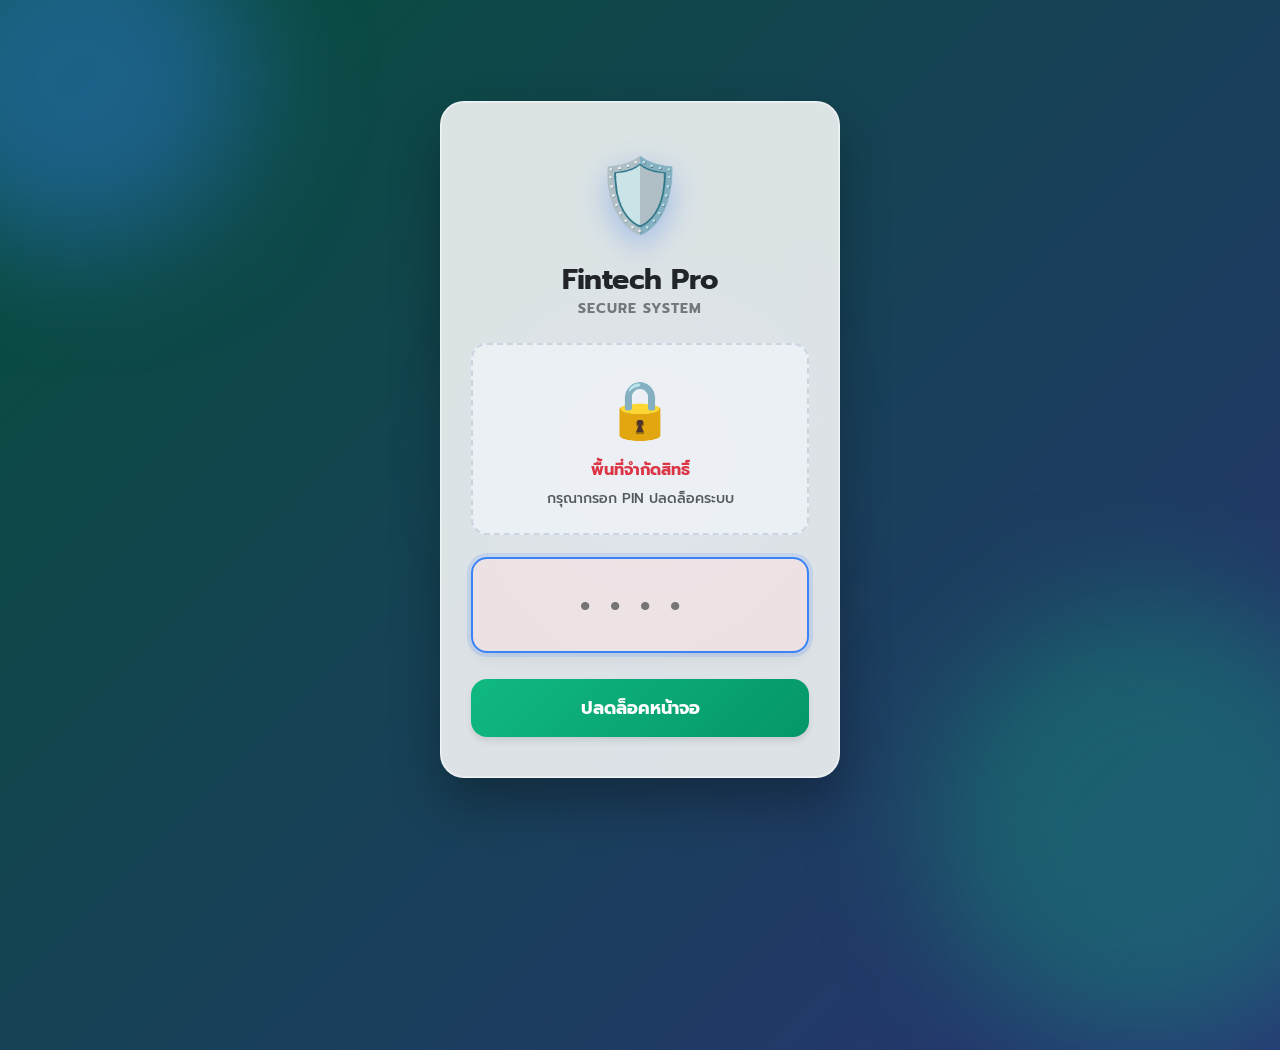
==== commit 98c6c2eb: "Add files via upload" ====
--- a/index.html
+++ b/index.html
@@ -7,6 +7,7 @@
   <link href="https://cdn.jsdelivr.net/npm/bootstrap@5.3.0/dist/css/bootstrap.min.css" rel="stylesheet">
   <link href="https://fonts.googleapis.com/css2?family=Prompt:wght@400;500;600;700&display=swap" rel="stylesheet">
   <link rel="icon" href="logo1.svg" type="image/svg+xml">
+  <link rel="stylesheet" href="style.css">
   <style>
     /* 🟢 พื้นหลังแบบเคลื่อนไหว (Animated Gradient) */
     @keyframes gradientBG {
@@ -58,7 +59,6 @@
       text-align: center;
       position: relative;
       z-index: 1;
-      /* แอนิเมชันตอนโหลดหน้าเว็บ เด้งลงมา */
       animation: dropInBounce 1s cubic-bezier(0.34, 1.56, 0.64, 1) forwards;
     }
 
@@ -178,6 +178,14 @@
     .pro-card {
       background: #ffffff; border-radius: 24px; box-shadow: 0 20px 40px rgba(0, 0, 0, 0.2);
     }
+    
+    .fade-in-up {
+      animation: fadeInUp 0.6s cubic-bezier(0.16, 1, 0.3, 1) forwards;
+    }
+    @keyframes fadeInUp {
+      0% { opacity: 0; transform: translateY(30px); }
+      100% { opacity: 1; transform: translateY(0); }
+    }
   </style>
 </head>
 <body>
@@ -212,7 +220,20 @@
     <p class="text-muted small mb-0 fw-bold opacity-75" style="letter-spacing: 1px;">SECURE SYSTEM</p>
   </div>
 
-  <!-- 🟢 สถานะที่ 1: แตะ Tag NFC -->
+  <!-- 🟢 สถานะที่ 1: ระบบถูกล็อค (Gateway Lock) - โชว์เป็นค่าเริ่มต้น (display: block) -->
+  <div id="stepGatewayLock" style="display: block;">
+    <div class="p-4 rounded-4 mb-4" style="background: rgba(241, 245, 249, 0.7); border: 2px dashed #cbd5e1;">
+        <span style="font-size: 3.5rem; display:block; margin-bottom: 5px;">🔒</span>
+        <h6 class="fw-bold mt-2 text-danger m-0">พื้นที่จำกัดสิทธิ์</h6>
+        <p class="text-muted small m-0 mt-2">กรุณากรอก PIN ปลดล็อคระบบ</p>
+    </div>
+    <div class="mb-4">
+        <input type="password" id="gatewayPin" class="form-control-custom w-100 text-center fw-bold text-danger" style="font-size: 2.5rem; letter-spacing: 20px; background-color: rgba(254, 226, 226, 0.5);" maxlength="4" placeholder="••••" oninput="this.value=this.value.replace(/[^0-9]/g,'')" onkeypress="if(event.key==='Enter') unlockGateway()">
+    </div>
+    <button class="btn-unlock w-100" onclick="unlockGateway()">ปลดล็อคหน้าจอ</button>
+  </div>
+
+  <!-- 🟢 สถานะที่ 2: แตะ Tag NFC -->
   <div id="stepEnterPin" style="display: none;">
     <div class="mb-4">
       <h6 class="fw-bold text-success mb-2"><span class="emoji-icon">✅</span>ยืนยันตัวตนพนักงาน</h6>
@@ -225,19 +246,6 @@
     </div>
     
     <button class="btn-main w-100 mb-2" onclick="submitNfcLogin()">เข้าสู่ระบบทันที</button>
-  </div>
-
-  <!-- 🟢 สถานะที่ 2: ระบบถูกล็อค (Gateway Lock) -->
-  <div id="stepGatewayLock" style="display: none;">
-    <div class="p-4 rounded-4 mb-4" style="background: rgba(241, 245, 249, 0.7); border: 2px dashed #cbd5e1;">
-        <span style="font-size: 3.5rem; display:block; margin-bottom: 5px;">🔒</span>
-        <h6 class="fw-bold mt-2 text-danger m-0">พื้นที่จำกัดสิทธิ์</h6>
-        <p class="text-muted small m-0 mt-2">กรุณากรอก PIN ปลดล็อคระบบ</p>
-    </div>
-    <div class="mb-4">
-        <input type="password" id="gatewayPin" class="form-control-custom w-100 text-center fw-bold text-danger" style="font-size: 2.5rem; letter-spacing: 20px; background-color: rgba(254, 226, 226, 0.5);" maxlength="4" placeholder="••••" oninput="this.value=this.value.replace(/[^0-9]/g,'')" onkeypress="if(event.key==='Enter') unlockGateway()">
-    </div>
-    <button class="btn-unlock w-100" onclick="unlockGateway()">ปลดล็อคหน้าจอ</button>
   </div>
 
   <!-- 🟢 สถานะที่ 3: ฟอร์ม Login ปกติ -->
--- a/style.css
+++ b/style.css
@@ -0,0 +1,317 @@
+:root {
+  --primary: #2563eb;
+  --primary-gradient: linear-gradient(135deg, #3b82f6 0%, #1d4ed8 100%);
+  --success: #10b981;
+  --success-gradient: linear-gradient(135deg, #10b981 0%, #059669 100%);
+  --warning: #f59e0b;
+  --danger: #ef4444;
+  --bg-color: #f8fafc;
+  --text-main: #0f172a;
+  --text-muted: #64748b;
+  --border-light: #e2e8f0;
+}
+
+body { 
+  font-family: 'Prompt', sans-serif; 
+  background-color: var(--bg-color); 
+  color: var(--text-main); 
+  padding-bottom: 85px; 
+  padding-top: 65px; 
+  -webkit-font-smoothing: antialiased;
+}
+
+/* 🟢 แยก label ออกมาเพื่อไม่ให้ display: block ไปพัง <td> ในตาราง */
+label { 
+  font-weight: 500; 
+  font-size: 0.9rem; 
+  margin-bottom: 6px; 
+  display: block; 
+  color: var(--text-muted); 
+}
+
+/* เอา display: block; ออกจากคลาสข้อความ */
+.small, .text-muted { 
+  font-weight: 500; 
+  color: var(--text-muted); 
+}
+
+.text-primary-corp { color: var(--primary) !important; }
+.text-success-corp { color: var(--success) !important; }
+.text-warning-corp { color: var(--warning) !important; }
+.text-danger-corp { color: var(--danger) !important; }
+
+.bg-primary-corp { background: var(--primary-gradient) !important; color: white !important; border: none; }
+.bg-success-corp { background: var(--success-gradient) !important; color: white !important; border: none; }
+
+.btn-white { background: #ffffff; transition: 0.2s; box-shadow: 0 2px 4px rgba(0,0,0,0.02); }
+.btn-white:active { background: #f8fafc; transform: scale(0.96); }
+
+.pro-card { 
+  background: #ffffff; 
+  border: 1px solid rgba(226, 232, 240, 0.8); 
+  border-radius: 20px; 
+  box-shadow: 0 4px 20px rgba(0, 0, 0, 0.03); 
+  margin-bottom: 16px; 
+  transition: transform 0.2s ease, box-shadow 0.2s ease;
+}
+
+.form-control, .form-select { 
+  background-color: #f8fafc; 
+  border: 1.5px solid var(--border-light); 
+  color: var(--text-main); 
+  border-radius: 12px; 
+  font-weight: 500; 
+  transition: all 0.2s ease-in-out;
+}
+
+/* สำหรับช่อง Input ปกติ */
+.form-control:not(.form-control-sm), .form-select:not(.form-select-sm) {
+  padding: 12px 15px; 
+  font-size: 1rem;
+}
+
+/* คืนค่าขนาดที่เหมาะสมให้ช่อง Input ขนาดเล็ก */
+.form-control.form-control-sm, .form-select.form-select-sm {
+  padding: 0.25rem 0.5rem !important;
+  font-size: 0.85rem !important;
+  border-radius: 8px;
+}
+
+.form-select {
+  padding-right: 2.75rem !important; 
+  background-position: right 1rem center;
+}
+.form-select.form-select-sm {
+  background-position: right 0.5rem center;
+}
+
+.form-control::placeholder { color: #94a3b8; opacity: 1; }
+.form-control:focus, .form-select:focus { 
+  border-color: var(--primary); 
+  box-shadow: 0 0 0 4px rgba(37, 99, 235, 0.15); 
+  background-color: #ffffff; 
+  outline: none;
+}
+.form-control:disabled, .form-control[readonly] { 
+  background-color: #e2e8f0; 
+  opacity: 0.8; 
+}
+
+.btn-action { 
+  border-radius: 16px; 
+  padding: 18px; 
+  border: none; 
+  font-weight: 700; 
+  transition: 0.2s; 
+  color: #fff; 
+  font-size: 1.05rem; 
+  box-shadow: 0 8px 15px rgba(0,0,0,0.08); 
+  width: 100%; 
+  display: flex; 
+  flex-direction: column; 
+  align-items: center; 
+  justify-content: center;
+}
+.btn-action:active { transform: scale(0.96); box-shadow: 0 4px 8px rgba(0,0,0,0.05); }
+
+.status-badge { 
+  padding: 6px 14px; 
+  border-radius: 20px; 
+  font-size: 0.8rem; 
+  font-weight: 600; 
+  color: #fff; 
+}
+
+.modal-overlay { 
+  position: fixed; 
+  top: 0; left: 0; 
+  width: 100%; height: 100%; 
+  background: rgba(15, 23, 42, 0.6); 
+  z-index: 1000; 
+  display: none; 
+  align-items: flex-end; 
+  justify-content: center; 
+  backdrop-filter: blur(8px);
+  -webkit-backdrop-filter: blur(8px);
+}
+.modal-content-custom {
+  background: #ffffff; 
+  border: none; 
+  border-radius: 28px 28px 0 0; 
+  width: 100%; 
+  max-width: 600px; 
+  max-height: 92vh; 
+  overflow-y: auto; 
+  padding: 24px 20px 30px 20px; 
+  box-shadow: 0 -15px 35px rgba(0, 0, 0, 0.1);
+  animation: slideUp 0.3s cubic-bezier(0.16, 1, 0.3, 1);
+}
+@keyframes slideUp { 
+  from { transform: translateY(100%); opacity: 0.5; } 
+  to { transform: translateY(0); opacity: 1; } 
+}
+
+.loader { 
+  position: fixed; 
+  top: 0; left: 0; 
+  width: 100%; height: 100%; 
+  background: rgba(255,255,255,0.95); 
+  display: none; 
+  z-index: 9999; 
+  justify-content: center; 
+  align-items: center; 
+  flex-direction: column; 
+  backdrop-filter: blur(4px);
+}
+
+.borrower-card { 
+  background: #ffffff; 
+  border-left: 6px solid var(--primary); 
+  border-radius: 16px; 
+  margin-bottom: 16px; 
+  padding: 16px; 
+  cursor: pointer; 
+  transition: 0.2s; 
+  box-shadow: 0 4px 15px rgba(0,0,0,0.03); 
+  border-top: 1px solid var(--border-light);
+  border-right: 1px solid var(--border-light);
+  border-bottom: 1px solid var(--border-light);
+}
+.borrower-card:active { transform: scale(0.98); background: #f8fafc; }
+
+.top-header {
+  position: fixed; 
+  top: 0; left: 0; 
+  width: 100%; 
+  background: #ffffff;
+  color: var(--text-main); 
+  padding: 14px 18px; 
+  z-index: 900; 
+  box-shadow: 0 4px 20px rgba(0,0,0,0.04);
+  display: flex; 
+  justify-content: space-between; 
+  align-items: center;
+}
+.top-header h5 { color: var(--primary); }
+
+.bottom-nav {
+  position: fixed; 
+  bottom: 0; left: 0; 
+  width: 100%; 
+  background: rgba(255, 255, 255, 0.95);
+  backdrop-filter: blur(10px);
+  -webkit-backdrop-filter: blur(10px);
+  box-shadow: 0 -4px 25px rgba(0,0,0,0.06); 
+  display: flex; 
+  justify-content: space-around;
+  padding: 12px 0 20px 0; 
+  z-index: 900; 
+  border-top: 1px solid rgba(226, 232, 240, 0.5);
+  border-radius: 20px 20px 0 0;
+}
+.bottom-nav-item {
+  text-align: center; 
+  color: #94a3b8; 
+  font-size: 0.8rem; 
+  font-weight: 600;
+  flex: 1; 
+  border: none; 
+  background: transparent; 
+  transition: 0.3s; 
+  padding: 6px 0;
+}
+.bottom-nav-item i { display: block; font-size: 1.5rem; margin-bottom: 5px; transition: transform 0.2s;}
+.bottom-nav-item.active { color: var(--primary); }
+.bottom-nav-item.active i { transform: translateY(-3px); }
+
+.nav-tabs-custom { border-bottom: 2px solid var(--border-light); margin-bottom: 18px; display: flex; }
+.nav-tabs-custom div { 
+  padding: 12px 15px; 
+  cursor: pointer; 
+  font-weight: 600; 
+  color: var(--text-muted); 
+  border-bottom: 3px solid transparent; 
+  margin-bottom: -2px; 
+  font-size: 0.95rem; 
+  text-align: center; 
+  flex: 1;
+  transition: 0.2s;
+}
+.nav-tabs-custom div.active { color: var(--primary); border-bottom: 3px solid var(--primary); }
+
+.img-box { 
+  width: 75px; height: 75px; 
+  border-radius: 14px; 
+  object-fit: cover; 
+  border: 1px solid var(--border-light); 
+  background: #f1f5f9; 
+  transition: 0.2s;
+}
+
+.image-viewer-overlay { 
+  position: fixed; 
+  top: 0; left: 0; 
+  width: 100%; height: 100%; 
+  background: rgba(0,0,0,0.95); 
+  z-index: 10500; 
+  display: none; 
+  justify-content: center; 
+  align-items: center; 
+  cursor: zoom-out; 
+  backdrop-filter: blur(5px);
+}
+.image-viewer-overlay img { max-width: 95%; max-height: 95%; border-radius: 16px; }
+
+.pin-dot { 
+  width: 22px; height: 22px; 
+  border-radius: 50%; 
+  border: 2.5px solid var(--primary); 
+  background: transparent; 
+  transition: 0.2s; 
+}
+.pin-dot.active { background: var(--primary); box-shadow: 0 0 12px rgba(37, 99, 235, 0.4); }
+
+.nfc-btn { 
+  background: #f8fafc; 
+  border: 1px solid var(--border-light); 
+  color: var(--text-main); 
+  border-radius: 18px; 
+  transition: 0.15s; 
+  box-shadow: 0 2px 8px rgba(0,0,0,0.02);
+}
+.nfc-btn:active { background: #e2e8f0; transform: scale(0.92); }
+
+.stack-form .col-6 { width: 100% !important; margin-bottom: 12px; }
+
+details > summary { list-style: none; outline: none; padding-left: 0.25rem; transition: 0.2s; }
+details > summary::-webkit-details-marker { display: none; }
+
+/* 🟢 ย่อขนาดทุกอย่างบนมือถือ ให้พอดี ไม่ล้นจอ */
+@media (max-width: 600px) {
+  body { padding-top: 50px; padding-bottom: 70px; font-size: 0.85rem; }
+  h5 { font-size: 1rem !important; margin-bottom: 0.3rem !important; }
+  h6 { font-size: 0.9rem !important; }
+  h1.fw-bold { font-size: 2rem !important; }
+  .pro-card { padding: 12px; border-radius: 16px; margin-bottom: 12px; }
+  
+  .form-control:not(.form-control-sm), .form-select:not(.form-select-sm) { 
+      padding: 8px 12px; 
+      font-size: 0.9rem; 
+      border-radius: 10px; 
+  }
+  
+  .btn-action { padding: 12px; font-size: 0.95rem; }
+  .btn { font-size: 0.85rem; padding: 10px; }
+  .bottom-nav-item i { font-size: 1.25rem; }
+  .bottom-nav { padding: 8px 0 16px 0; border-radius: 16px 16px 0 0;}
+  .img-box { width: 50px; height: 50px; }
+  .status-badge { padding: 4px 10px; font-size: 0.7rem; }
+  .modal-content-custom { padding: 16px 12px 20px 12px; border-radius: 20px 20px 0 0; }
+  .fs-3 { font-size: 1.25rem !important; }
+  .fs-4 { font-size: 1.1rem !important; }
+  .fs-5 { font-size: 1rem !important; }
+  .fs-6 { font-size: 0.85rem !important; }
+  .small { font-size: 0.75rem !important; }
+  .btn-action i { font-size: 2rem !important; }
+  .borrower-card { padding: 12px; border-radius: 12px; }
+}
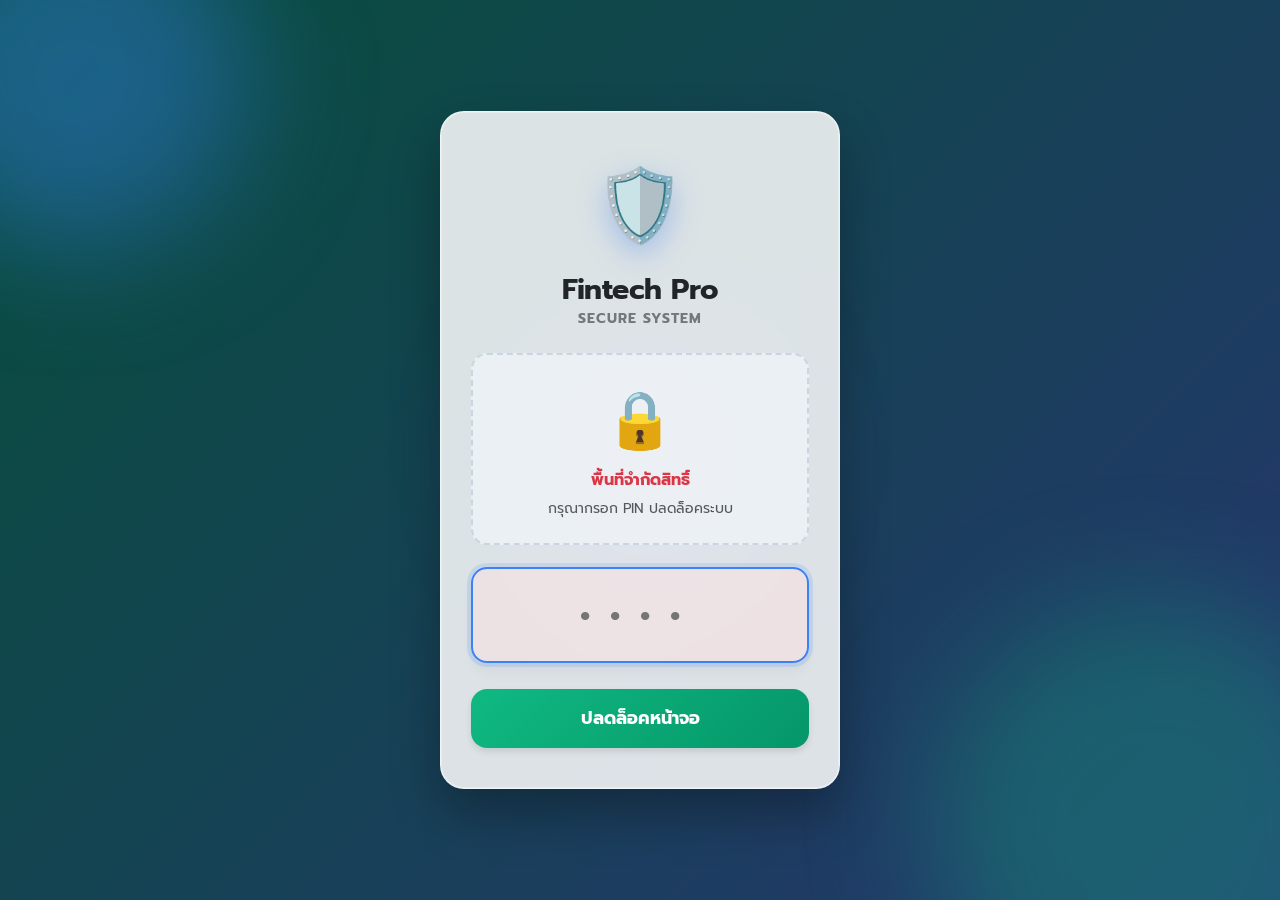
==== commit dd39f7c8: "Add files via upload" ====
--- a/index.html
+++ b/index.html
@@ -7,7 +7,6 @@
   <link href="https://cdn.jsdelivr.net/npm/bootstrap@5.3.0/dist/css/bootstrap.min.css" rel="stylesheet">
   <link href="https://fonts.googleapis.com/css2?family=Prompt:wght@400;500;600;700&display=swap" rel="stylesheet">
   <link rel="icon" href="logo1.svg" type="image/svg+xml">
-  <link rel="stylesheet" href="style.css">
   <style>
     /* 🟢 พื้นหลังแบบเคลื่อนไหว (Animated Gradient) */
     @keyframes gradientBG {
@@ -18,20 +17,26 @@
     body {
       font-family: 'Prompt', sans-serif;
       margin: 0;
+      /* รองรับความสูงจอแบบไดนามิก (หักลบแถบ URL อัตโนมัติ) */
       min-height: 100vh;
+      min-height: 100dvh; 
       display: flex;
       align-items: center;
       justify-content: center;
       background: linear-gradient(-45deg, #0f172a, #1e3a8a, #312e81, #064e3b);
       background-size: 400% 400%;
       animation: gradientBG 15s ease infinite;
-      overflow: hidden;
+      
+      /* 🟢 แก้ปัญหาคีย์บอร์ด: อนุญาตให้เลื่อนขึ้นลงได้ ซ่อนเฉพาะแนวนอน */
+      overflow-x: hidden;
+      overflow-y: auto;
       position: relative;
-    }
-
-    /* 🟢 ลูกแก้วแสงลอยไปมา (Floating Orbs) */
+      padding: 20px;
+    }
+
+    /* 🟢 ลูกแก้วแสงลอยไปมา (ใช้ Fixed เพื่อไม่ให้เกิดแถบ Scrollbar แนวนอน/ตั้ง) */
     .shape {
-      position: absolute;
+      position: fixed;
       filter: blur(60px);
       z-index: 0;
       animation: floatOrb 10s infinite ease-in-out alternate;
@@ -53,12 +58,13 @@
       border: 1px solid rgba(255, 255, 255, 0.6);
       border-radius: 24px;
       box-shadow: 0 25px 50px rgba(0,0,0,0.3), inset 0 0 0 1px rgba(255,255,255,0.3);
-      width: 90%;
+      width: 100%;
       max-width: 400px;
       padding: 40px 30px;
       text-align: center;
       position: relative;
       z-index: 1;
+      margin: auto; /* 🟢 ตัวช่วยสำคัญ: ไม่ให้การ์ดโดนตัดหัวเวลาคีย์บอร์ดเด้ง */
       animation: dropInBounce 1s cubic-bezier(0.34, 1.56, 0.64, 1) forwards;
     }
 
@@ -67,7 +73,7 @@
       100% { opacity: 1; transform: translateY(0) scale(1); }
     }
 
-    /* 🟢 แอนิเมชันตอนเปลี่ยนหน้า (3D Flip) */
+    /* แอนิเมชันตอนเปลี่ยนหน้า (3D Flip) */
     .animate-flip {
       animation: flipInY 0.7s cubic-bezier(0.4, 0, 0.2, 1) forwards;
     }
@@ -76,7 +82,7 @@
       100% { opacity: 1; transform: perspective(800px) rotateY(0deg) scale(1); }
     }
 
-    /* 🟢 แอนิเมชันสั่นเมื่อกรอกผิด */
+    /* แอนิเมชันสั่นเมื่อกรอกผิด */
     .shake-animation {
       animation: shakeError 0.5s cubic-bezier(.36,.07,.19,.97) both;
     }
@@ -142,16 +148,17 @@
       transform: translateY(1px);
     }
 
-    /* 🟢 หน้าจอ Loader แบบล้ำๆ */
+    /* 🟢 หน้าจอ Loader แบบล้ำๆ (ปรับให้อยู่ตรงกลางเป๊ะ 100%) */
     .loader-overlay {
       position: fixed; 
       top: 0; left: 0; 
-      width: 100%; height: 100%; 
+      width: 100vw; height: 100vh; 
+      height: 100dvh; /* บังคับให้เต็มจอเสมอแม้มีแถบเครื่องมือมือถือ */
       background: rgba(15, 23, 42, 0.85); 
       backdrop-filter: blur(15px);
       -webkit-backdrop-filter: blur(15px);
       display: none; 
-      z-index: 9999; 
+      z-index: 99999; 
       justify-content: center; 
       align-items: center; 
       flex-direction: column;
@@ -171,7 +178,7 @@
     }
 
     .modal-overlay { 
-      position: fixed; top: 0; left: 0; width: 100%; height: 100%; 
+      position: fixed; top: 0; left: 0; width: 100vw; height: 100vh; height: 100dvh;
       background: rgba(15, 23, 42, 0.7); z-index: 10000; display: none; 
       align-items: center; justify-content: center; backdrop-filter: blur(8px);
     }
@@ -185,6 +192,54 @@
     @keyframes fadeInUp {
       0% { opacity: 0; transform: translateY(30px); }
       100% { opacity: 1; transform: translateY(0); }
+    }
+
+    /* 📱 ========================================= */
+    /* 📱 ส่วนของมือถือโดยเฉพาะ */
+    /* 📱 ========================================= */
+    
+    /* เมื่อความสูงจอน้อยกว่า 650px (เกิดตอนคีย์บอร์ดเด้ง) */
+    @media (max-height: 650px) {
+      body {
+        align-items: flex-start; /* ดันการ์ดขึ้นบนสุด เพื่อให้มีที่ว่างข้างล่าง */
+        padding-top: 20px;
+        padding-bottom: 20px;
+      }
+    }
+
+    @media (max-width: 576px) {
+      .login-card {
+        padding: 30px 20px;
+        border-radius: 20px;
+      }
+      .login-icon {
+        font-size: 3.5rem;
+      }
+      .login-card h3 {
+        font-size: 1.5rem !important;
+      }
+      #nfcPin, #gatewayPin {
+        font-size: 2rem !important;
+        letter-spacing: 10px !important;
+        padding: 12px 10px;
+      }
+      .form-control-custom {
+        padding: 12px 16px;
+        font-size: 0.95rem;
+      }
+      .btn-main, .btn-unlock {
+        padding: 14px;
+        font-size: 1rem;
+      }
+      #stepGatewayLock .p-4 {
+        padding: 1.5rem 1rem !important; 
+      }
+    }
+    @media (max-width: 380px) {
+      #nfcPin, #gatewayPin {
+        font-size: 1.8rem !important;
+        letter-spacing: 8px !important;
+      }
     }
   </style>
 </head>
@@ -220,7 +275,7 @@
     <p class="text-muted small mb-0 fw-bold opacity-75" style="letter-spacing: 1px;">SECURE SYSTEM</p>
   </div>
 
-  <!-- 🟢 สถานะที่ 1: ระบบถูกล็อค (Gateway Lock) - โชว์เป็นค่าเริ่มต้น (display: block) -->
+  <!-- 🟢 สถานะที่ 1: ระบบถูกล็อค (Gateway Lock) - โชว์เป็นค่าเริ่มต้น -->
   <div id="stepGatewayLock" style="display: block;">
     <div class="p-4 rounded-4 mb-4" style="background: rgba(241, 245, 249, 0.7); border: 2px dashed #cbd5e1;">
         <span style="font-size: 3.5rem; display:block; margin-bottom: 5px;">🔒</span>
